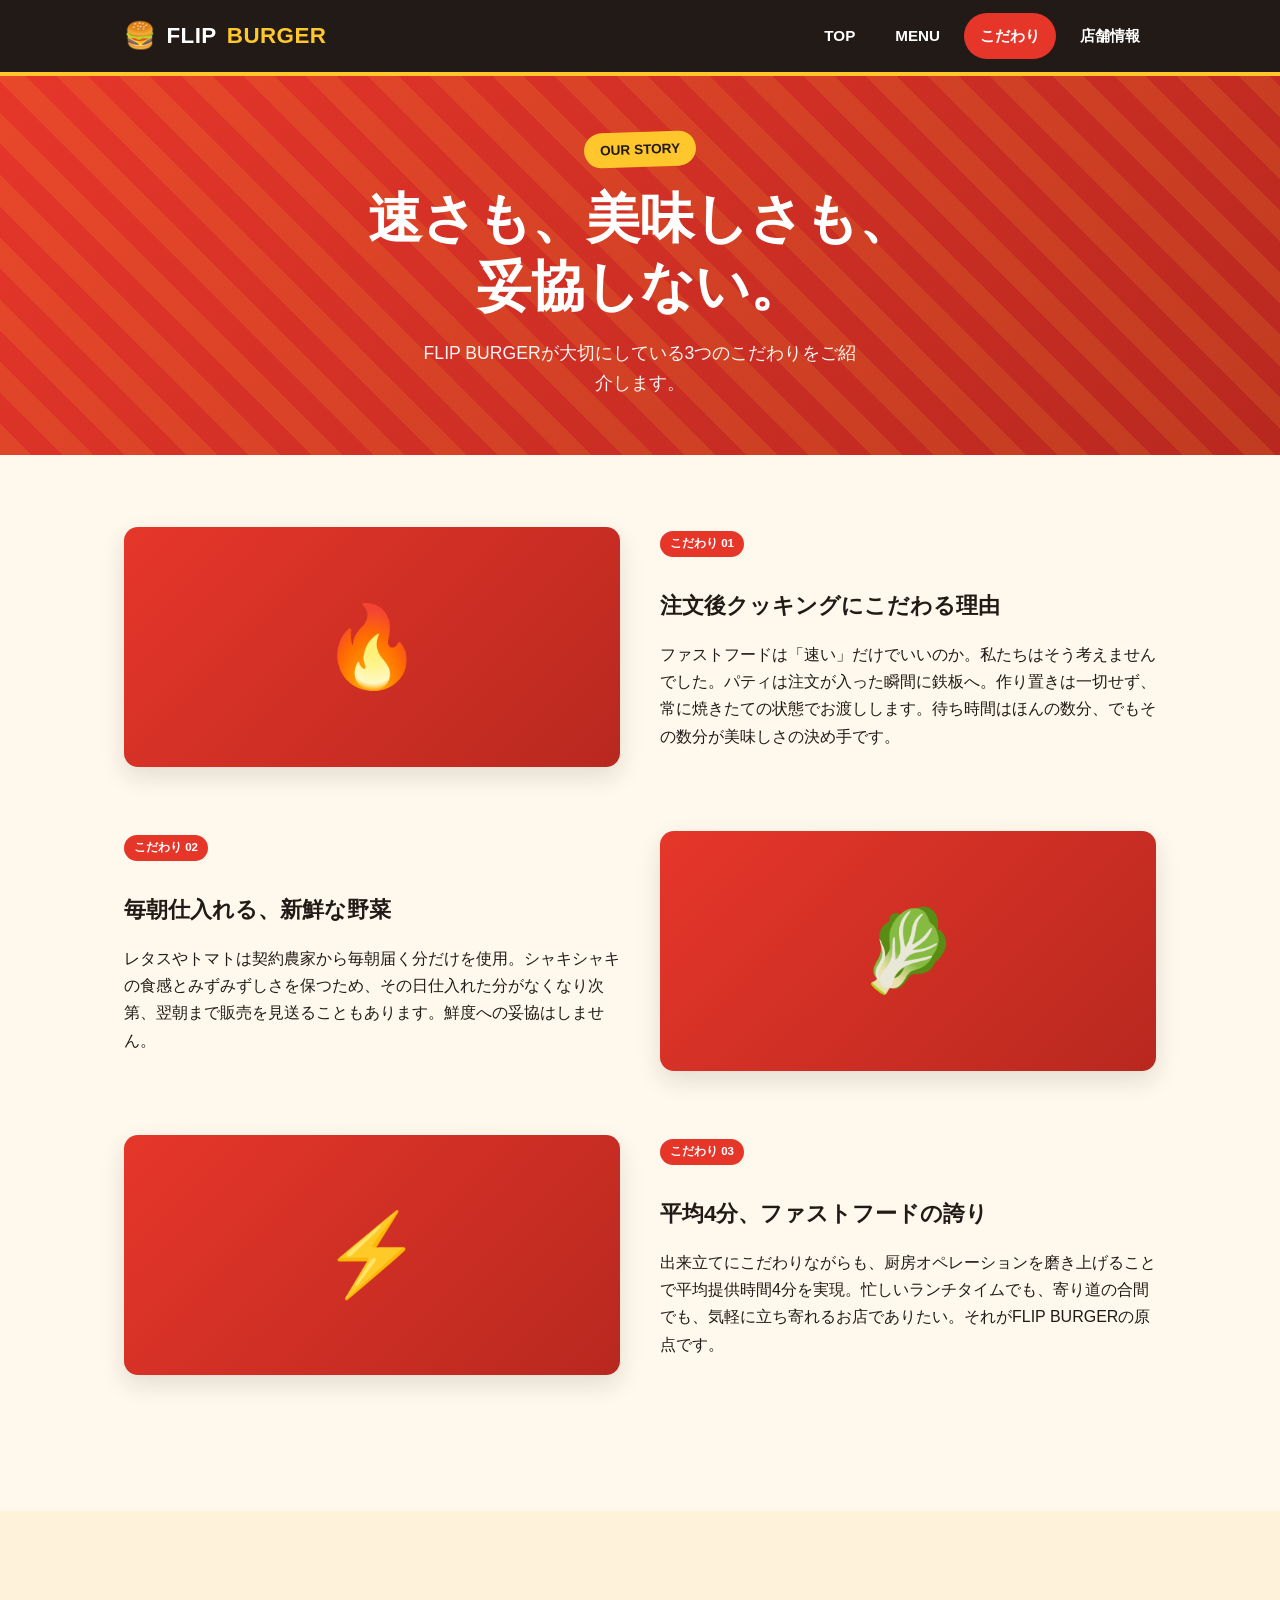
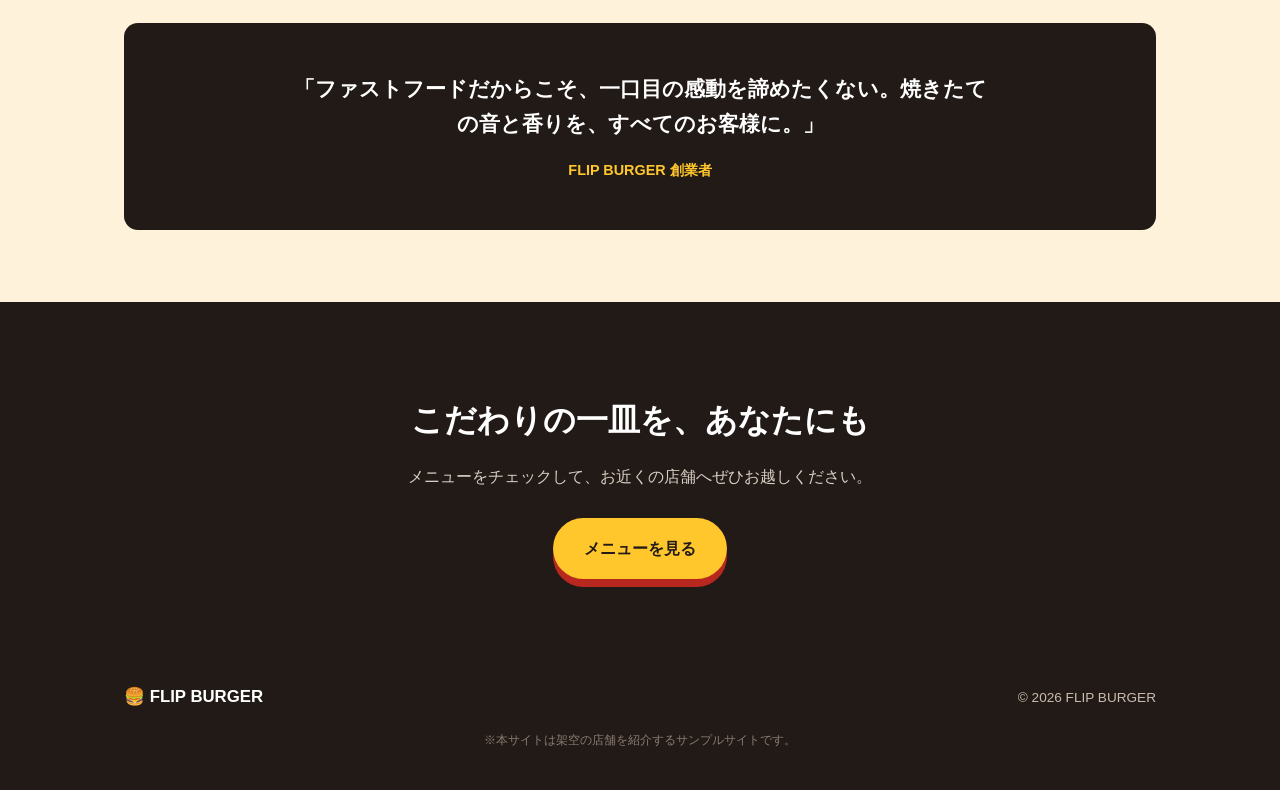
==== about.html @ 881196f2 "架空ファストフード店 FLIP BURGER のサンプルサイトを追加 zetteria.jpの構成(お知らせ/NEWS/メニューカテゴリ/CONTENTS)を参考に、 ジャンルが変わっても使い回せる土" ====
<!DOCTYPE html>
<html lang="ja">
<head>
<meta charset="UTF-8">
<meta name="viewport" content="width=device-width, initial-scale=1.0">
<title>こだわり | FLIP BURGER</title>
<link rel="stylesheet" href="css/style.css">
</head>
<body>

<header class="site-header">
  <div class="container">
    <a class="logo" href="index.html"><span class="emoji">🍔</span>FLIP <span class="accent">BURGER</span></a>
    <nav class="nav-links">
      <a href="index.html">TOP</a>
      <a href="menu.html">MENU</a>
      <a href="about.html" class="active">こだわり</a>
      <a href="access.html">店舗情報</a>
    </nav>
  </div>
</header>

<section class="hero" style="padding: 56px 0;">
  <div class="container" style="grid-template-columns: 1fr; text-align:center;">
    <div>
      <span class="hero-badge">OUR STORY</span>
      <h1>速さも、美味しさも、<br>妥協しない。</h1>
      <p class="lead" style="margin:0 auto;">FLIP BURGERが大切にしている3つのこだわりをご紹介します。</p>
    </div>
  </div>
</section>

<section>
  <div class="container">

    <div class="story-block">
      <div class="visual">🔥</div>
      <div>
        <span class="badge">こだわり 01</span>
        <h3>注文後クッキングにこだわる理由</h3>
        <p>ファストフードは「速い」だけでいいのか。私たちはそう考えませんでした。パティは注文が入った瞬間に鉄板へ。作り置きは一切せず、常に焼きたての状態でお渡しします。待ち時間はほんの数分、でもその数分が美味しさの決め手です。</p>
      </div>
    </div>

    <div class="story-block reverse">
      <div>
        <span class="badge">こだわり 02</span>
        <h3>毎朝仕入れる、新鮮な野菜</h3>
        <p>レタスやトマトは契約農家から毎朝届く分だけを使用。シャキシャキの食感とみずみずしさを保つため、その日仕入れた分がなくなり次第、翌朝まで販売を見送ることもあります。鮮度への妥協はしません。</p>
      </div>
      <div class="visual">🥬</div>
    </div>

    <div class="story-block">
      <div class="visual">⚡</div>
      <div>
        <span class="badge">こだわり 03</span>
        <h3>平均4分、ファストフードの誇り</h3>
        <p>出来立てにこだわりながらも、厨房オペレーションを磨き上げることで平均提供時間4分を実現。忙しいランチタイムでも、寄り道の合間でも、気軽に立ち寄れるお店でありたい。それがFLIP BURGERの原点です。</p>
      </div>
    </div>

  </div>
</section>

<section class="section-alt">
  <div class="container">
    <div class="quote-block">
      <p class="quote">「ファストフードだからこそ、一口目の感動を諦めたくない。焼きたての音と香りを、すべてのお客様に。」</p>
      <div class="who">FLIP BURGER 創業者</div>
    </div>
  </div>
</section>

<div class="cta-band">
  <div class="container">
    <h2>こだわりの一皿を、あなたにも</h2>
    <p>メニューをチェックして、お近くの店舗へぜひお越しください。</p>
    <a href="menu.html" class="btn btn-primary">メニューを見る</a>
  </div>
</div>

<footer class="site-footer">
  <div class="container">
    <div class="foot-logo">🍔 FLIP BURGER</div>
    <div>&copy; 2026 FLIP BURGER</div>
  </div>
  <p class="disclaimer">※本サイトは架空の店舗を紹介するサンプルサイトです。</p>
</footer>

</body>
</html>
---- css/style.css ----
/* FLIP BURGER - shared stylesheet */

:root {
  --red: #e6362a;
  --red-dark: #b8281f;
  --yellow: #ffc72c;
  --dark: #221a17;
  --cream: #fff8ec;
  --gray: #6b5f57;
  --radius: 14px;
  --shadow: 0 10px 24px rgba(34, 26, 23, 0.12);
}

* {
  box-sizing: border-box;
}

html {
  scroll-behavior: smooth;
}

body {
  margin: 0;
  font-family: "Hiragino Sans", "Yu Gothic UI", "Segoe UI", -apple-system, sans-serif;
  background: var(--cream);
  color: var(--dark);
  line-height: 1.7;
}

a {
  color: inherit;
  text-decoration: none;
}

img,
svg {
  max-width: 100%;
  display: block;
}

.container {
  max-width: 1080px;
  margin: 0 auto;
  padding: 0 24px;
}

/* ---------- Header ---------- */

.site-header {
  position: sticky;
  top: 0;
  z-index: 100;
  background: var(--dark);
  border-bottom: 4px solid var(--yellow);
}

.site-header .container {
  display: flex;
  align-items: center;
  justify-content: space-between;
  height: 72px;
}

.logo {
  display: flex;
  align-items: center;
  gap: 10px;
  font-size: 1.4rem;
  font-weight: 900;
  color: #fff;
  letter-spacing: 0.02em;
}

.logo .emoji {
  font-size: 1.6rem;
}

.logo span.accent {
  color: var(--yellow);
}

.nav-links {
  display: flex;
  gap: 8px;
}

.nav-links a {
  color: #fff;
  font-weight: 700;
  font-size: 0.95rem;
  padding: 10px 16px;
  border-radius: 999px;
  transition: background 0.15s ease, color 0.15s ease;
}

.nav-links a:hover {
  background: var(--yellow);
  color: var(--dark);
}

.nav-links a.active {
  background: var(--red);
  color: #fff;
}

/* ---------- Hero ---------- */

.hero {
  background: linear-gradient(135deg, var(--red) 0%, var(--red-dark) 100%);
  color: #fff;
  position: relative;
  overflow: hidden;
  padding: 76px 0 88px;
}

.hero::before {
  content: "";
  position: absolute;
  inset: 0;
  background-image: repeating-linear-gradient(
    45deg,
    rgba(255, 199, 44, 0.12) 0,
    rgba(255, 199, 44, 0.12) 22px,
    transparent 22px,
    transparent 44px
  );
  pointer-events: none;
}

.hero .container {
  position: relative;
  display: grid;
  grid-template-columns: 1.2fr 1fr;
  gap: 32px;
  align-items: center;
}

.hero-badge {
  display: inline-block;
  background: var(--yellow);
  color: var(--dark);
  font-weight: 900;
  font-size: 0.85rem;
  padding: 6px 16px;
  border-radius: 999px;
  margin-bottom: 18px;
  transform: rotate(-2deg);
}

.hero h1 {
  font-size: clamp(2.2rem, 5vw, 3.4rem);
  font-weight: 900;
  line-height: 1.25;
  margin: 0 0 18px;
}

.hero p.lead {
  font-size: 1.1rem;
  max-width: 46ch;
  opacity: 0.95;
  margin: 0 0 32px;
}

.hero-emoji-stack {
  font-size: 8rem;
  text-align: center;
  filter: drop-shadow(0 18px 20px rgba(0, 0, 0, 0.25));
}

.button-row {
  display: flex;
  gap: 14px;
  flex-wrap: wrap;
}

.btn {
  display: inline-flex;
  align-items: center;
  gap: 8px;
  padding: 14px 28px;
  border-radius: 999px;
  font-weight: 900;
  font-size: 1rem;
  transition: transform 0.15s ease, box-shadow 0.15s ease;
  border: 3px solid transparent;
}

.btn:hover {
  transform: translateY(-2px);
}

.btn-primary {
  background: var(--yellow);
  color: var(--dark);
  box-shadow: 0 8px 0 var(--red-dark);
}

.btn-outline {
  background: transparent;
  color: #fff;
  border-color: #fff;
}

/* ---------- Sections ---------- */

section {
  padding: 72px 0;
}

.section-title {
  text-align: center;
  margin-bottom: 48px;
}

.section-title .kicker {
  display: inline-block;
  color: var(--red);
  font-weight: 900;
  font-size: 0.9rem;
  letter-spacing: 0.12em;
  margin-bottom: 10px;
}

.section-title h2 {
  font-size: clamp(1.6rem, 3.5vw, 2.2rem);
  margin: 0;
  font-weight: 900;
}

.grid-3 {
  display: grid;
  grid-template-columns: repeat(3, 1fr);
  gap: 28px;
}

.grid-2 {
  display: grid;
  grid-template-columns: repeat(2, 1fr);
  gap: 28px;
}

.card {
  background: #fff;
  border-radius: var(--radius);
  padding: 32px 26px;
  box-shadow: var(--shadow);
  text-align: center;
}

.card .icon {
  font-size: 2.6rem;
  margin-bottom: 14px;
}

.card h3 {
  margin: 0 0 10px;
  font-size: 1.15rem;
  font-weight: 900;
}

.card p {
  margin: 0;
  color: var(--gray);
  font-size: 0.95rem;
}

.section-alt {
  background: #fff2da;
}

/* ---------- Menu preview / featured cards ---------- */

.menu-card {
  background: #fff;
  border-radius: var(--radius);
  overflow: hidden;
  box-shadow: var(--shadow);
  display: flex;
  flex-direction: column;
}

.menu-card .thumb {
  height: 150px;
  display: flex;
  align-items: center;
  justify-content: center;
  font-size: 4rem;
  background: linear-gradient(135deg, var(--yellow), #ffe08a);
}

.menu-card .body {
  padding: 22px;
  flex: 1;
  display: flex;
  flex-direction: column;
}

.menu-card h3 {
  margin: 0 0 6px;
  font-size: 1.1rem;
  font-weight: 900;
}

.menu-card .price {
  margin-top: auto;
  padding-top: 14px;
  font-weight: 900;
  color: var(--red);
  font-size: 1.15rem;
}

.badge {
  display: inline-block;
  background: var(--red);
  color: #fff;
  font-size: 0.72rem;
  font-weight: 900;
  padding: 3px 10px;
  border-radius: 999px;
  margin-bottom: 8px;
}

/* ---------- Menu page ---------- */

.menu-category {
  margin-bottom: 56px;
}

.menu-category h2 {
  font-size: 1.5rem;
  font-weight: 900;
  border-left: 8px solid var(--red);
  padding-left: 14px;
  margin-bottom: 24px;
}

.menu-list {
  display: grid;
  grid-template-columns: repeat(2, 1fr);
  gap: 18px;
}

.menu-item {
  display: flex;
  gap: 16px;
  background: #fff;
  border-radius: var(--radius);
  padding: 18px 20px;
  box-shadow: var(--shadow);
  align-items: flex-start;
}

.menu-item .emoji {
  font-size: 2.2rem;
  flex-shrink: 0;
}

.menu-item .info {
  flex: 1;
}

.menu-item .info h4 {
  margin: 0 0 4px;
  font-size: 1.02rem;
  font-weight: 900;
}

.menu-item .info p {
  margin: 0 0 8px;
  font-size: 0.88rem;
  color: var(--gray);
}

.menu-item .price {
  font-weight: 900;
  color: var(--red-dark);
}

/* ---------- About / concept page ---------- */

.story-block {
  display: grid;
  grid-template-columns: 1fr 1fr;
  gap: 40px;
  align-items: center;
  margin-bottom: 64px;
}

.story-block.reverse .visual {
  order: 2;
}

.visual {
  background: linear-gradient(135deg, var(--red), var(--red-dark));
  border-radius: var(--radius);
  min-height: 240px;
  display: flex;
  align-items: center;
  justify-content: center;
  font-size: 5rem;
  box-shadow: var(--shadow);
}

.story-block h3 {
  font-size: 1.4rem;
  font-weight: 900;
  margin-bottom: 14px;
}

.quote-block {
  background: var(--dark);
  color: #fff;
  border-radius: var(--radius);
  padding: 48px;
  text-align: center;
  margin-top: 40px;
}

.quote-block p.quote {
  font-size: 1.3rem;
  font-weight: 700;
  max-width: 60ch;
  margin: 0 auto 16px;
}

.quote-block .who {
  color: var(--yellow);
  font-weight: 900;
  font-size: 0.9rem;
}

/* ---------- Shop info page ---------- */

.info-table {
  width: 100%;
  border-collapse: collapse;
  background: #fff;
  border-radius: var(--radius);
  overflow: hidden;
  box-shadow: var(--shadow);
}

.info-table th,
.info-table td {
  padding: 18px 24px;
  text-align: left;
  border-bottom: 1px solid #f0e6d8;
}

.info-table th {
  width: 160px;
  background: #fff2da;
  font-weight: 900;
  color: var(--red-dark);
}

.info-table tr:last-child th,
.info-table tr:last-child td {
  border-bottom: none;
}

.map-placeholder {
  background: repeating-linear-gradient(
      45deg,
      #e9e2d4,
      #e9e2d4 10px,
      #f3ede1 10px,
      #f3ede1 20px
    );
  border-radius: var(--radius);
  min-height: 280px;
  display: flex;
  flex-direction: column;
  align-items: center;
  justify-content: center;
  gap: 10px;
  box-shadow: var(--shadow);
  color: var(--gray);
  font-weight: 700;
  text-align: center;
  padding: 24px;
}

.map-placeholder .pin {
  font-size: 3rem;
}

/* ---------- CTA band ---------- */

.cta-band {
  background: var(--dark);
  color: #fff;
  text-align: center;
  padding: 64px 0;
}

.cta-band h2 {
  font-size: clamp(1.5rem, 3vw, 2rem);
  font-weight: 900;
  margin-bottom: 10px;
}

.cta-band p {
  color: #d9cfc4;
  margin-bottom: 28px;
}

/* ---------- Footer ---------- */

.site-footer {
  background: var(--dark);
  color: #cabbae;
  padding: 40px 0 28px;
  font-size: 0.85rem;
}

.site-footer .container {
  display: flex;
  justify-content: space-between;
  align-items: center;
  flex-wrap: wrap;
  gap: 12px;
}

.site-footer .foot-logo {
  color: #fff;
  font-weight: 900;
  font-size: 1.05rem;
}

.disclaimer {
  margin-top: 18px;
  font-size: 0.75rem;
  color: #8a7c70;
  text-align: center;
}

/* ---------- Promo bar ---------- */

.promo-bar {
  background: var(--yellow);
  color: var(--dark);
  text-align: center;
  font-weight: 800;
  font-size: 0.85rem;
  padding: 9px 16px;
  letter-spacing: 0.01em;
}

/* ---------- Information ---------- */

.info-list {
  background: #fff;
  border-radius: var(--radius);
  box-shadow: var(--shadow);
  overflow: hidden;
}

.info-row {
  display: flex;
  gap: 20px;
  padding: 18px 24px;
  border-bottom: 1px solid #f0e6d8;
  align-items: baseline;
}

.info-row:last-child {
  border-bottom: none;
}

.info-row .date {
  font-weight: 900;
  color: var(--red);
  font-size: 0.85rem;
  flex-shrink: 0;
  width: 92px;
}

.info-row .tag {
  display: inline-block;
  background: var(--red);
  color: #fff;
  font-size: 0.68rem;
  font-weight: 900;
  padding: 2px 8px;
  border-radius: 4px;
  margin-right: 8px;
}

.info-row .text {
  font-size: 0.92rem;
}

/* ---------- News grid ---------- */

.news-grid {
  display: grid;
  grid-template-columns: repeat(4, 1fr);
  gap: 20px;
}

.news-card {
  background: #fff;
  border-radius: var(--radius);
  overflow: hidden;
  box-shadow: var(--shadow);
}

.news-card .thumb {
  height: 100px;
  display: flex;
  align-items: center;
  justify-content: center;
  font-size: 2.4rem;
  background: linear-gradient(135deg, var(--yellow), #ffe08a);
}

.news-card .body {
  padding: 16px;
}

.news-card .date {
  font-size: 0.72rem;
  color: var(--gray);
  font-weight: 700;
}

.news-card h4 {
  font-size: 0.88rem;
  margin: 6px 0 0;
  font-weight: 900;
  line-height: 1.5;
}

/* ---------- Category grid (menu tiles) ---------- */

.category-grid {
  display: grid;
  grid-template-columns: repeat(5, 1fr);
  gap: 16px;
}

.category-tile {
  background: #fff;
  border-radius: var(--radius);
  box-shadow: var(--shadow);
  padding: 22px 10px;
  text-align: center;
  transition: transform 0.15s ease;
}

.category-tile:hover {
  transform: translateY(-3px);
}

.category-tile .icon {
  font-size: 2.1rem;
  margin-bottom: 8px;
}

.category-tile .en {
  display: block;
  font-size: 0.66rem;
  font-weight: 900;
  color: var(--red);
  letter-spacing: 0.08em;
}

.category-tile .ja {
  display: block;
  font-size: 0.82rem;
  font-weight: 700;
  margin-top: 2px;
}

/* ---------- Contents grid ---------- */

.contents-grid {
  display: grid;
  grid-template-columns: repeat(4, 1fr);
  gap: 20px;
}

.contents-tile {
  background: var(--dark);
  color: #fff;
  border-radius: var(--radius);
  padding: 28px 20px;
  text-align: center;
  position: relative;
}

.contents-tile .icon {
  font-size: 1.9rem;
  margin-bottom: 10px;
}

.contents-tile h4 {
  margin: 0 0 6px;
  font-size: 0.92rem;
  font-weight: 900;
}

.contents-tile p {
  margin: 0;
  font-size: 0.76rem;
  color: #cabbae;
}

.contents-tile .soon {
  position: absolute;
  top: 10px;
  right: 10px;
  background: var(--yellow);
  color: var(--dark);
  font-size: 0.62rem;
  font-weight: 900;
  padding: 2px 8px;
  border-radius: 999px;
}

/* ---------- Back to top ---------- */

.back-to-top {
  display: block;
  text-align: center;
  padding: 16px;
  background: #fff2da;
  font-weight: 900;
  font-size: 0.85rem;
  color: var(--red-dark);
}

/* ---------- Responsive ---------- */

@media (max-width: 820px) {
  .hero .container {
    grid-template-columns: 1fr;
    text-align: center;
  }
  .button-row {
    justify-content: center;
  }
  .hero-emoji-stack {
    font-size: 5rem;
  }
  .grid-3,
  .grid-2,
  .menu-list {
    grid-template-columns: 1fr;
  }
  .news-grid,
  .contents-grid {
    grid-template-columns: repeat(2, 1fr);
  }
  .category-grid {
    grid-template-columns: repeat(3, 1fr);
  }
  .info-row {
    flex-direction: column;
    gap: 4px;
  }
  .info-row .date {
    width: auto;
  }
  .story-block,
  .story-block.reverse .visual {
    grid-template-columns: 1fr;
    order: initial;
  }
  .story-block {
    display: block;
  }
  .story-block .visual {
    margin-bottom: 20px;
  }
  .nav-links {
    gap: 2px;
  }
  .nav-links a {
    padding: 8px 10px;
    font-size: 0.82rem;
  }
  .site-footer .container {
    flex-direction: column;
    text-align: center;
  }
}
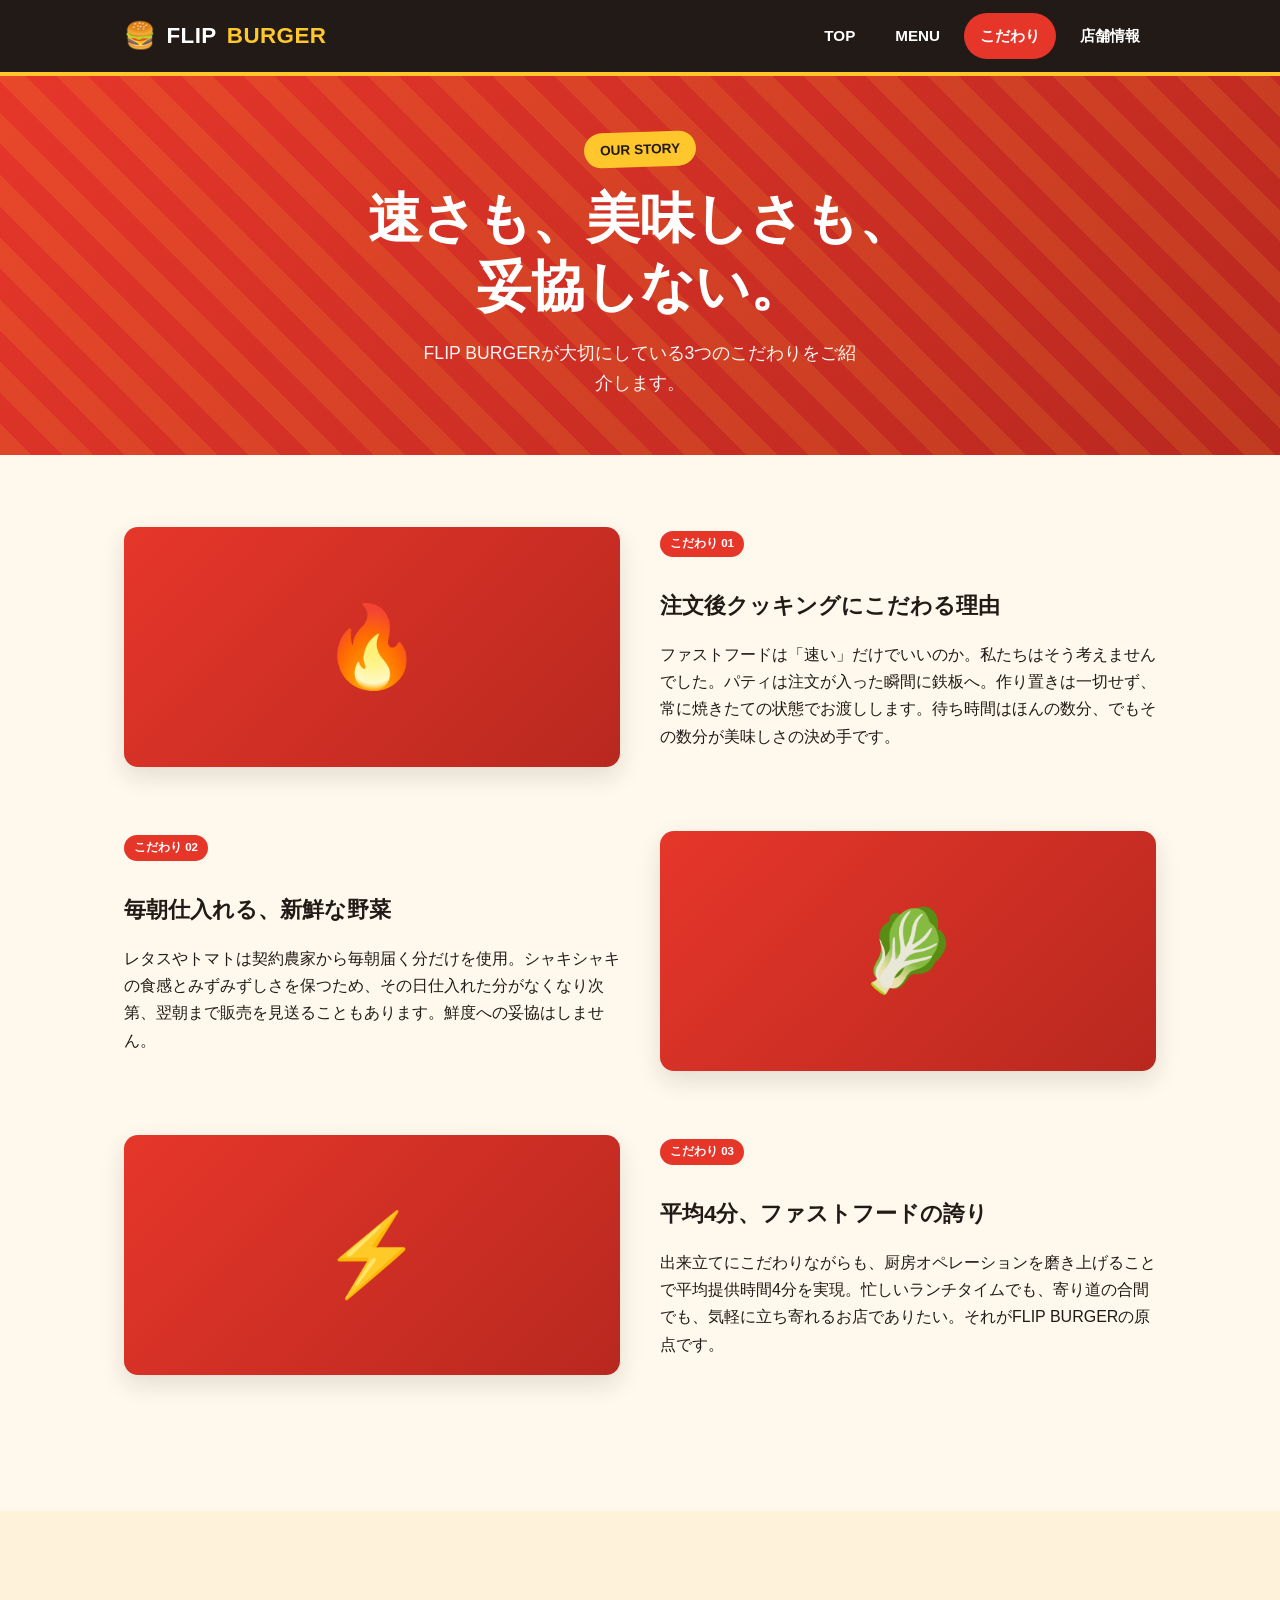
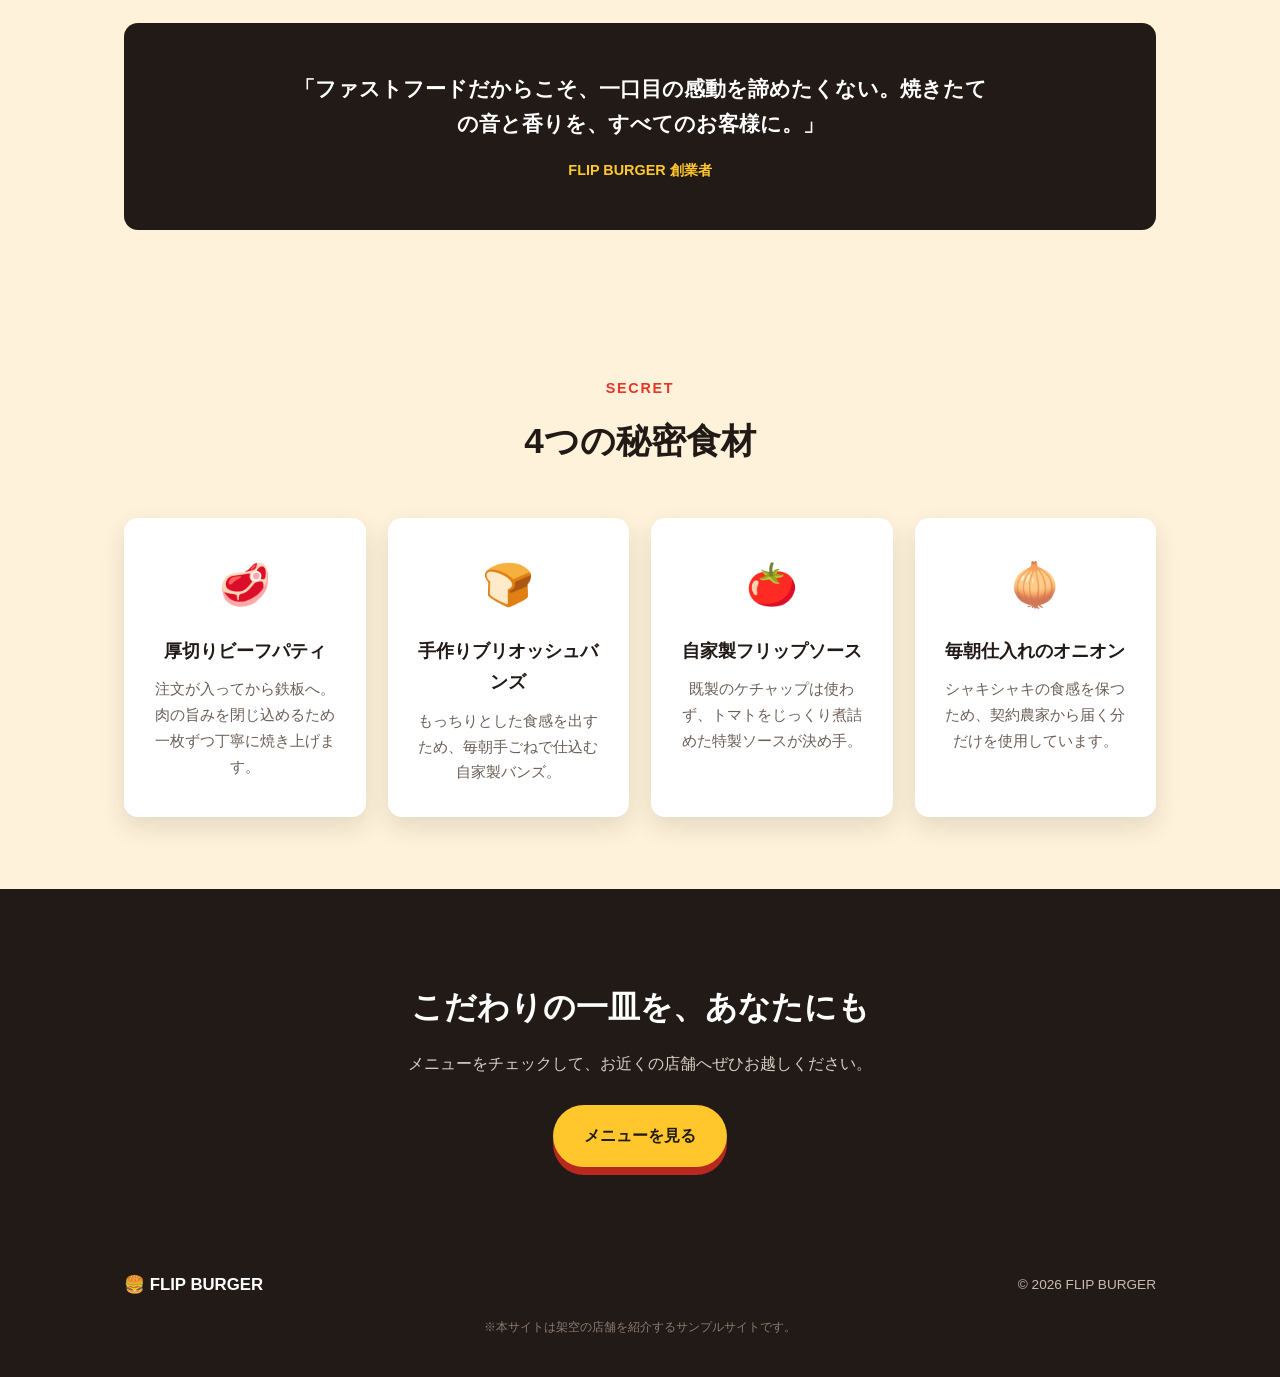
==== commit c4bb7403: "サイド・ドリンクの写真を追加し、こだわりページに4つの秘密食材セクションを新設 SHIMAUMA BURGER(淡路島バーガー)を参考に、地元食材ストーリーテリングの 構成(パティ/バンズ/ソース/オ" ====
--- a/about.html
+++ b/about.html
@@ -72,6 +72,37 @@
   </div>
 </section>
 
+<section class="section-alt">
+  <div class="container">
+    <div class="section-title">
+      <span class="kicker">SECRET</span>
+      <h2>4つの秘密食材</h2>
+    </div>
+    <div class="grid-4">
+      <div class="card">
+        <div class="icon">🥩</div>
+        <h3>厚切りビーフパティ</h3>
+        <p>注文が入ってから鉄板へ。肉の旨みを閉じ込めるため一枚ずつ丁寧に焼き上げます。</p>
+      </div>
+      <div class="card">
+        <div class="icon">🍞</div>
+        <h3>手作りブリオッシュバンズ</h3>
+        <p>もっちりとした食感を出すため、毎朝手ごねで仕込む自家製バンズ。</p>
+      </div>
+      <div class="card">
+        <div class="icon">🍅</div>
+        <h3>自家製フリップソース</h3>
+        <p>既製のケチャップは使わず、トマトをじっくり煮詰めた特製ソースが決め手。</p>
+      </div>
+      <div class="card">
+        <div class="icon">🧅</div>
+        <h3>毎朝仕入れのオニオン</h3>
+        <p>シャキシャキの食感を保つため、契約農家から届く分だけを使用しています。</p>
+      </div>
+    </div>
+  </div>
+</section>
+
 <div class="cta-band">
   <div class="container">
     <h2>こだわりの一皿を、あなたにも</h2>
--- a/css/style.css
+++ b/css/style.css
@@ -167,6 +167,20 @@
   filter: drop-shadow(0 18px 20px rgba(0, 0, 0, 0.25));
 }
 
+.hero-photo {
+  border-radius: 24px;
+  overflow: hidden;
+  box-shadow: 0 24px 46px rgba(0, 0, 0, 0.35);
+  min-height: 320px;
+}
+
+.hero-photo img {
+  width: 100%;
+  height: 100%;
+  object-fit: cover;
+  display: block;
+}
+
 .button-row {
   display: flex;
   gap: 14px;
@@ -239,6 +253,12 @@
   gap: 28px;
 }
 
+.grid-4 {
+  display: grid;
+  grid-template-columns: repeat(4, 1fr);
+  gap: 22px;
+}
+
 .card {
   background: #fff;
   border-radius: var(--radius);
@@ -353,6 +373,15 @@
 .menu-item .emoji {
   font-size: 2.2rem;
   flex-shrink: 0;
+}
+
+.menu-item .thumb-img {
+  width: 76px;
+  height: 76px;
+  border-radius: 12px;
+  object-fit: cover;
+  flex-shrink: 0;
+  box-shadow: 0 4px 10px rgba(34, 26, 23, 0.18);
 }
 
 .menu-item .info {
@@ -746,6 +775,7 @@
   }
   .grid-3,
   .grid-2,
+  .grid-4,
   .menu-list {
     grid-template-columns: 1fr;
   }
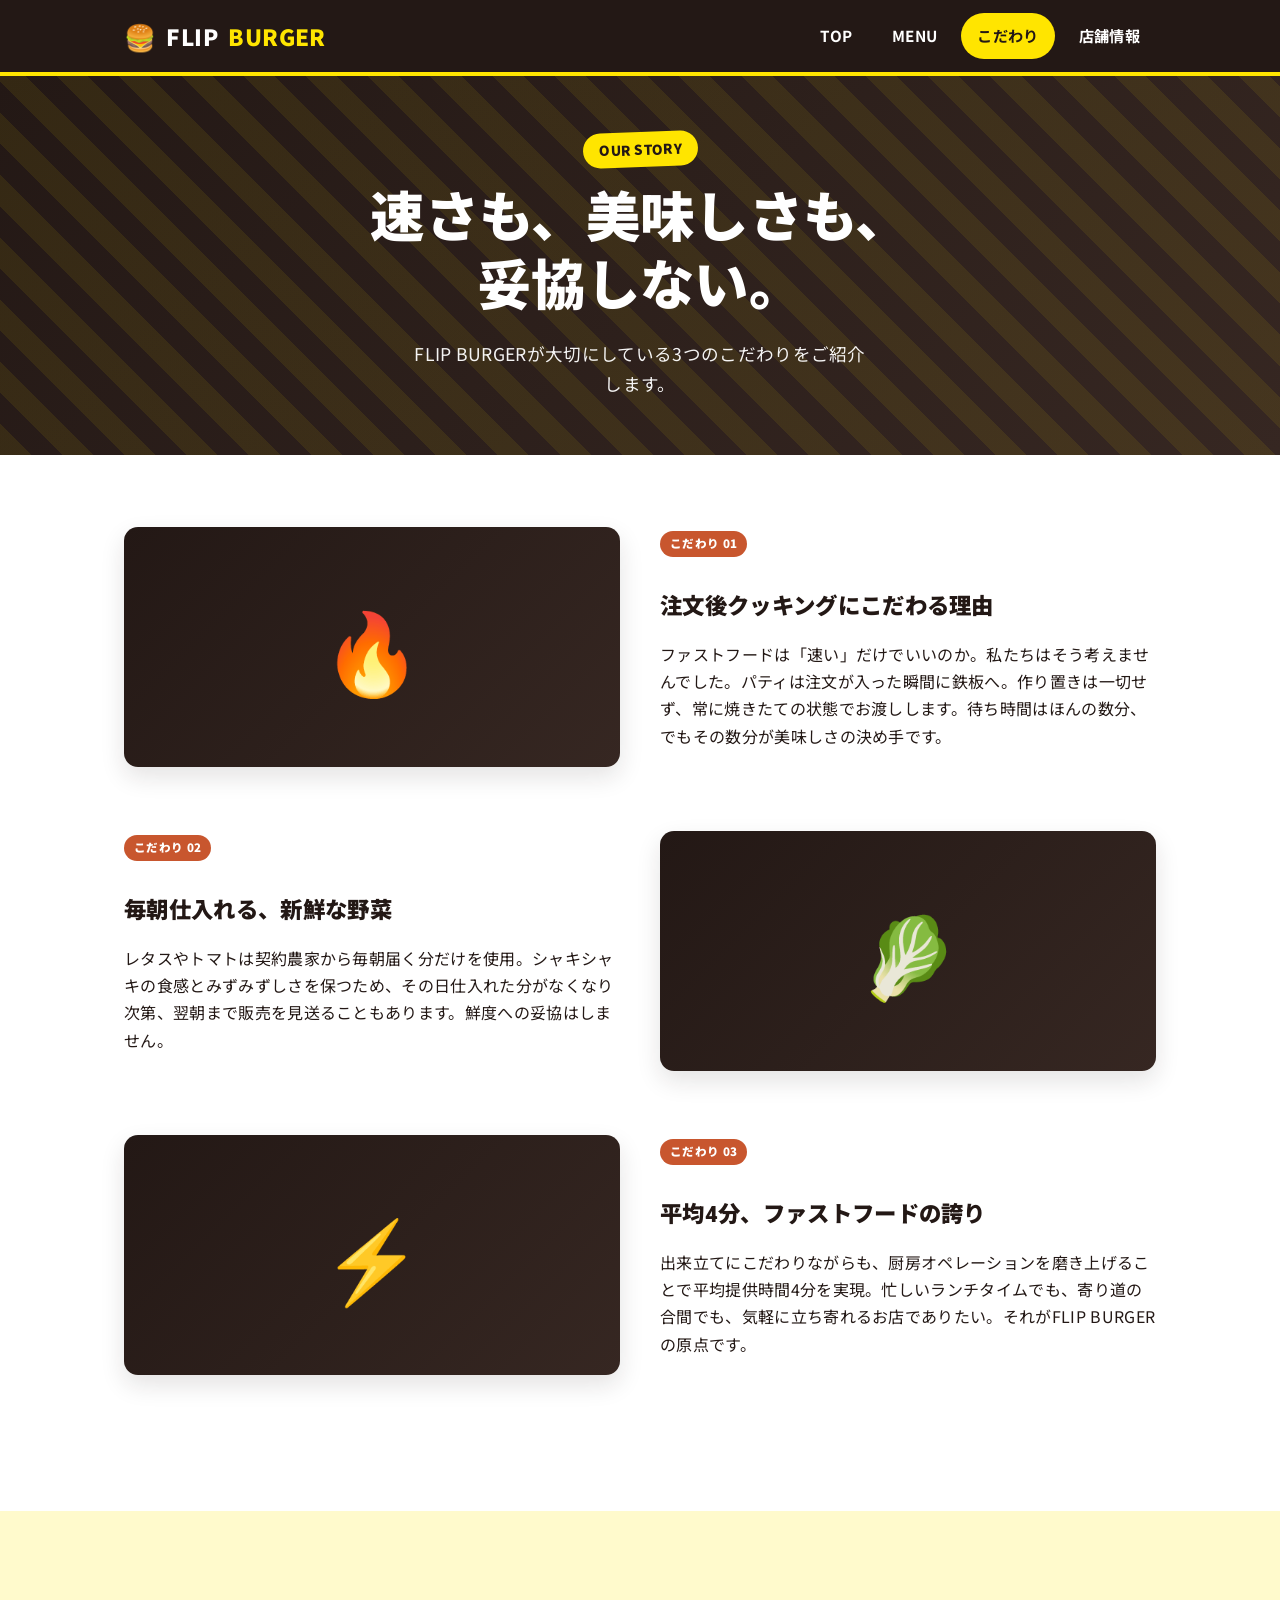
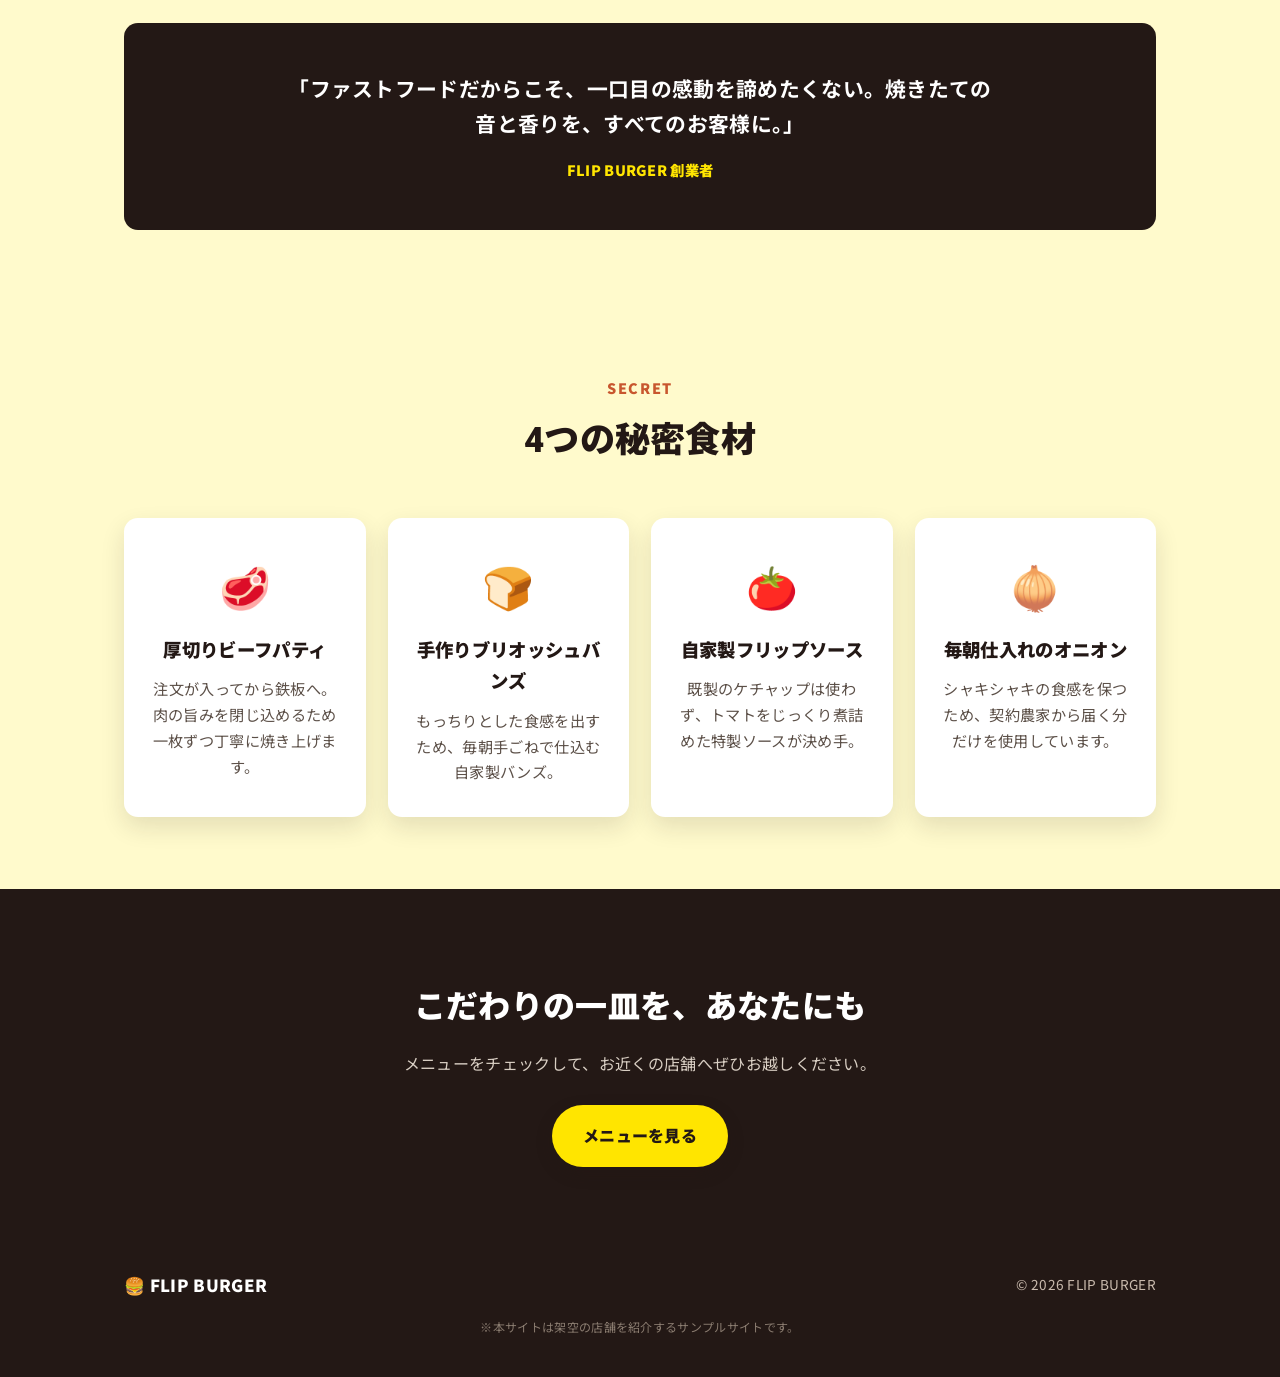
==== commit ae3a91b3: "実サイトのCSSを解析し、配色・フォントをSHIMAUMA BURGERに準拠させる 赤主体の配色から、実際に取得した色値(#231815の焦茶 + #ffe500の ビビッド黄 + 白)に総入れ替え" ====
--- a/about.html
+++ b/about.html
@@ -4,6 +4,9 @@
 <meta charset="UTF-8">
 <meta name="viewport" content="width=device-width, initial-scale=1.0">
 <title>こだわり | FLIP BURGER</title>
+<link rel="preconnect" href="https://fonts.googleapis.com">
+<link rel="preconnect" href="https://fonts.gstatic.com" crossorigin>
+<link href="https://fonts.googleapis.com/css2?family=Noto+Sans+JP:wght@400;700;900&family=Roboto:wght@700;900&display=swap" rel="stylesheet">
 <link rel="stylesheet" href="css/style.css">
 </head>
 <body>
--- a/css/style.css
+++ b/css/style.css
@@ -1,14 +1,17 @@
 /* FLIP BURGER - shared stylesheet */
 
 :root {
-  --red: #e6362a;
-  --red-dark: #b8281f;
-  --yellow: #ffc72c;
-  --dark: #221a17;
-  --cream: #fff8ec;
-  --gray: #6b5f57;
+  --red: #c8562e;
+  --red-dark: #9c4322;
+  --yellow: #ffe500;
+  --dark: #231815;
+  --dark-soft: #362722;
+  --cream: #fffacc;
+  --gray: #5c5048;
   --radius: 14px;
-  --shadow: 0 10px 24px rgba(34, 26, 23, 0.12);
+  --shadow: 0 10px 24px rgba(35, 24, 21, 0.12);
+  --font-body: "Noto Sans JP", "Hiragino Sans", "Yu Gothic UI", sans-serif;
+  --font-display: "Roboto", "Noto Sans JP", "Hiragino Sans", sans-serif;
 }
 
 * {
@@ -21,10 +24,15 @@
 
 body {
   margin: 0;
-  font-family: "Hiragino Sans", "Yu Gothic UI", "Segoe UI", -apple-system, sans-serif;
-  background: var(--cream);
+  font-family: var(--font-body);
+  background: #fff;
   color: var(--dark);
   line-height: 1.7;
+  letter-spacing: 0.02em;
+}
+
+h1, h2, h3, h4 {
+  font-family: var(--font-display);
 }
 
 a {
@@ -99,14 +107,14 @@
 }
 
 .nav-links a.active {
-  background: var(--red);
-  color: #fff;
+  background: var(--yellow);
+  color: var(--dark);
 }
 
 /* ---------- Hero ---------- */
 
 .hero {
-  background: linear-gradient(135deg, var(--red) 0%, var(--red-dark) 100%);
+  background: linear-gradient(135deg, var(--dark) 0%, var(--dark-soft) 100%);
   color: #fff;
   position: relative;
   overflow: hidden;
@@ -119,8 +127,8 @@
   inset: 0;
   background-image: repeating-linear-gradient(
     45deg,
-    rgba(255, 199, 44, 0.12) 0,
-    rgba(255, 199, 44, 0.12) 22px,
+    rgba(255, 229, 0, 0.08) 0,
+    rgba(255, 229, 0, 0.08) 22px,
     transparent 22px,
     transparent 44px
   );
@@ -206,7 +214,7 @@
 .btn-primary {
   background: var(--yellow);
   color: var(--dark);
-  box-shadow: 0 8px 0 var(--red-dark);
+  box-shadow: 0 6px 16px rgba(35, 24, 21, 0.3);
 }
 
 .btn-outline {
@@ -285,7 +293,7 @@
 }
 
 .section-alt {
-  background: #fff2da;
+  background: var(--cream);
 }
 
 /* ---------- Menu preview / featured cards ---------- */
@@ -420,7 +428,7 @@
 }
 
 .visual {
-  background: linear-gradient(135deg, var(--red), var(--red-dark));
+  background: linear-gradient(135deg, var(--dark), var(--dark-soft));
   border-radius: var(--radius);
   min-height: 240px;
   display: flex;
@@ -478,7 +486,7 @@
 
 .info-table th {
   width: 160px;
-  background: #fff2da;
+  background: var(--cream);
   font-weight: 900;
   color: var(--red-dark);
 }
@@ -754,7 +762,7 @@
   display: block;
   text-align: center;
   padding: 16px;
-  background: #fff2da;
+  background: var(--cream);
   font-weight: 900;
   font-size: 0.85rem;
   color: var(--red-dark);
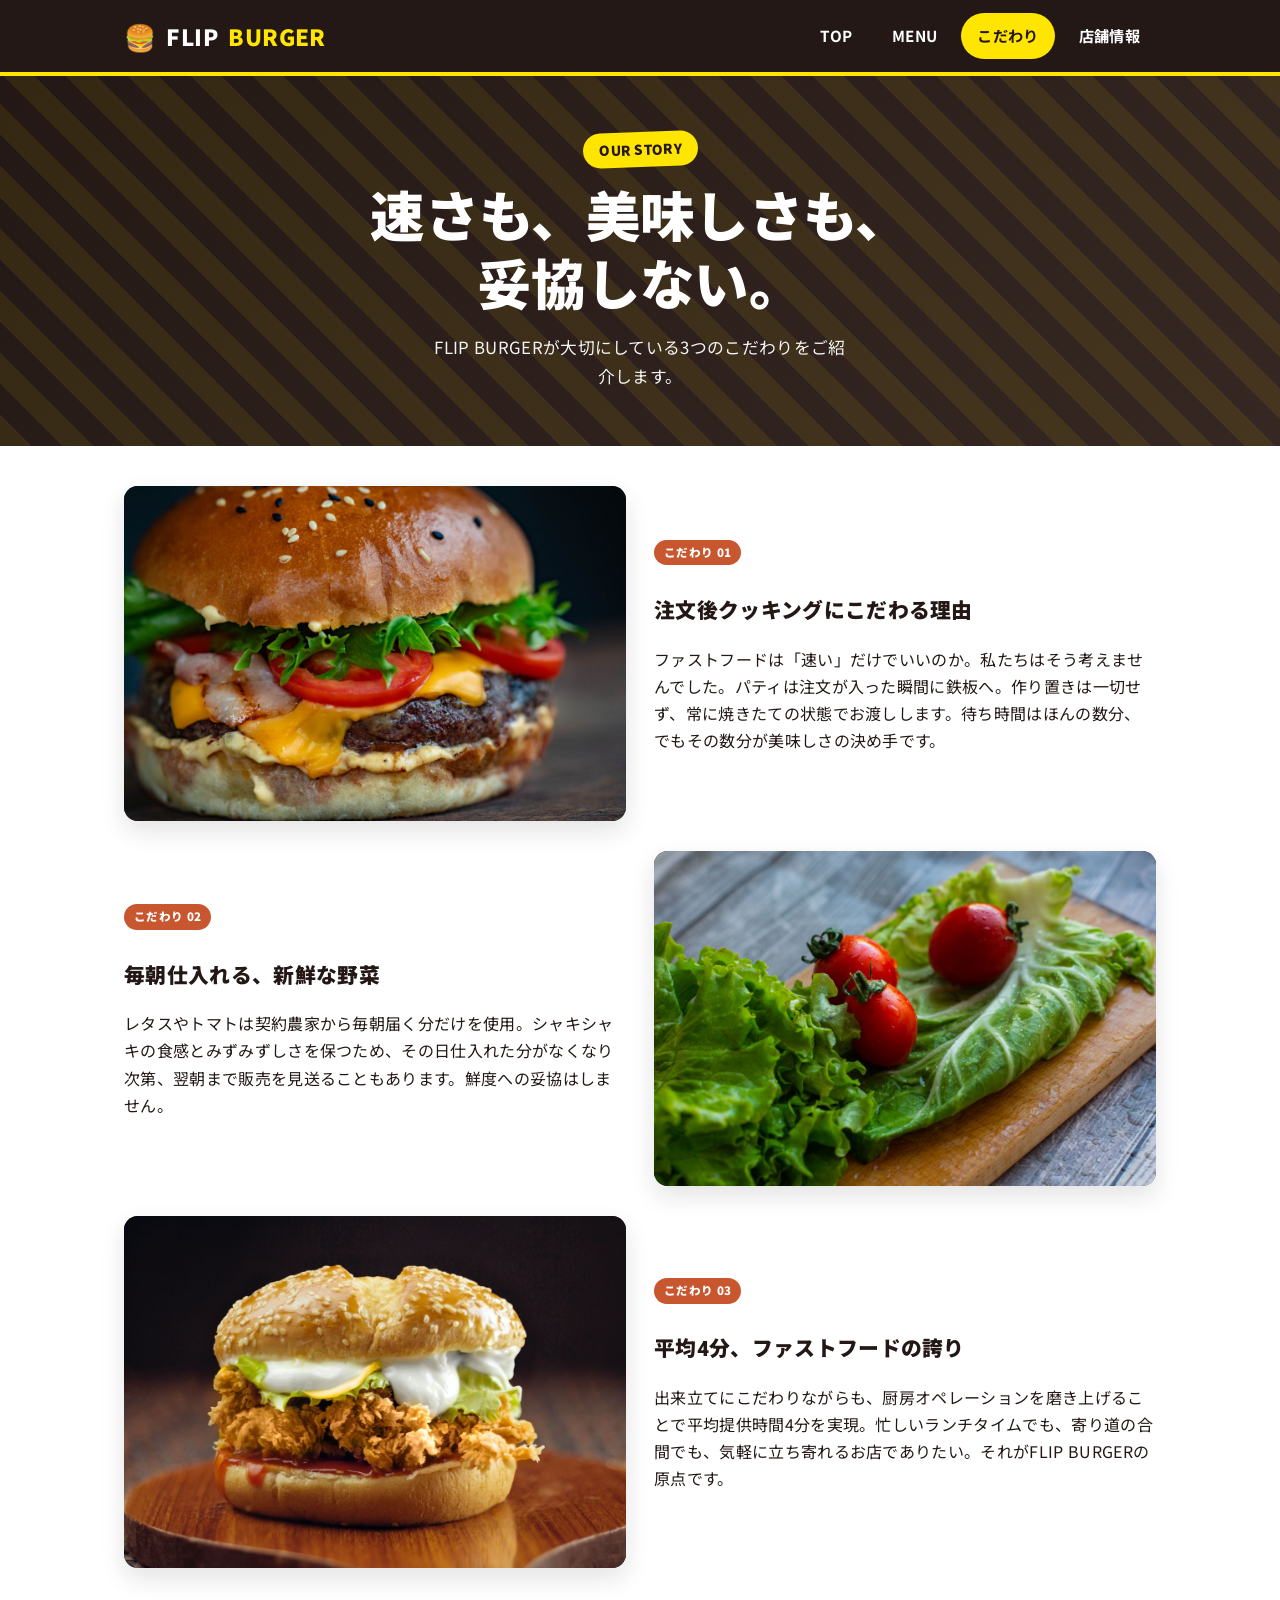
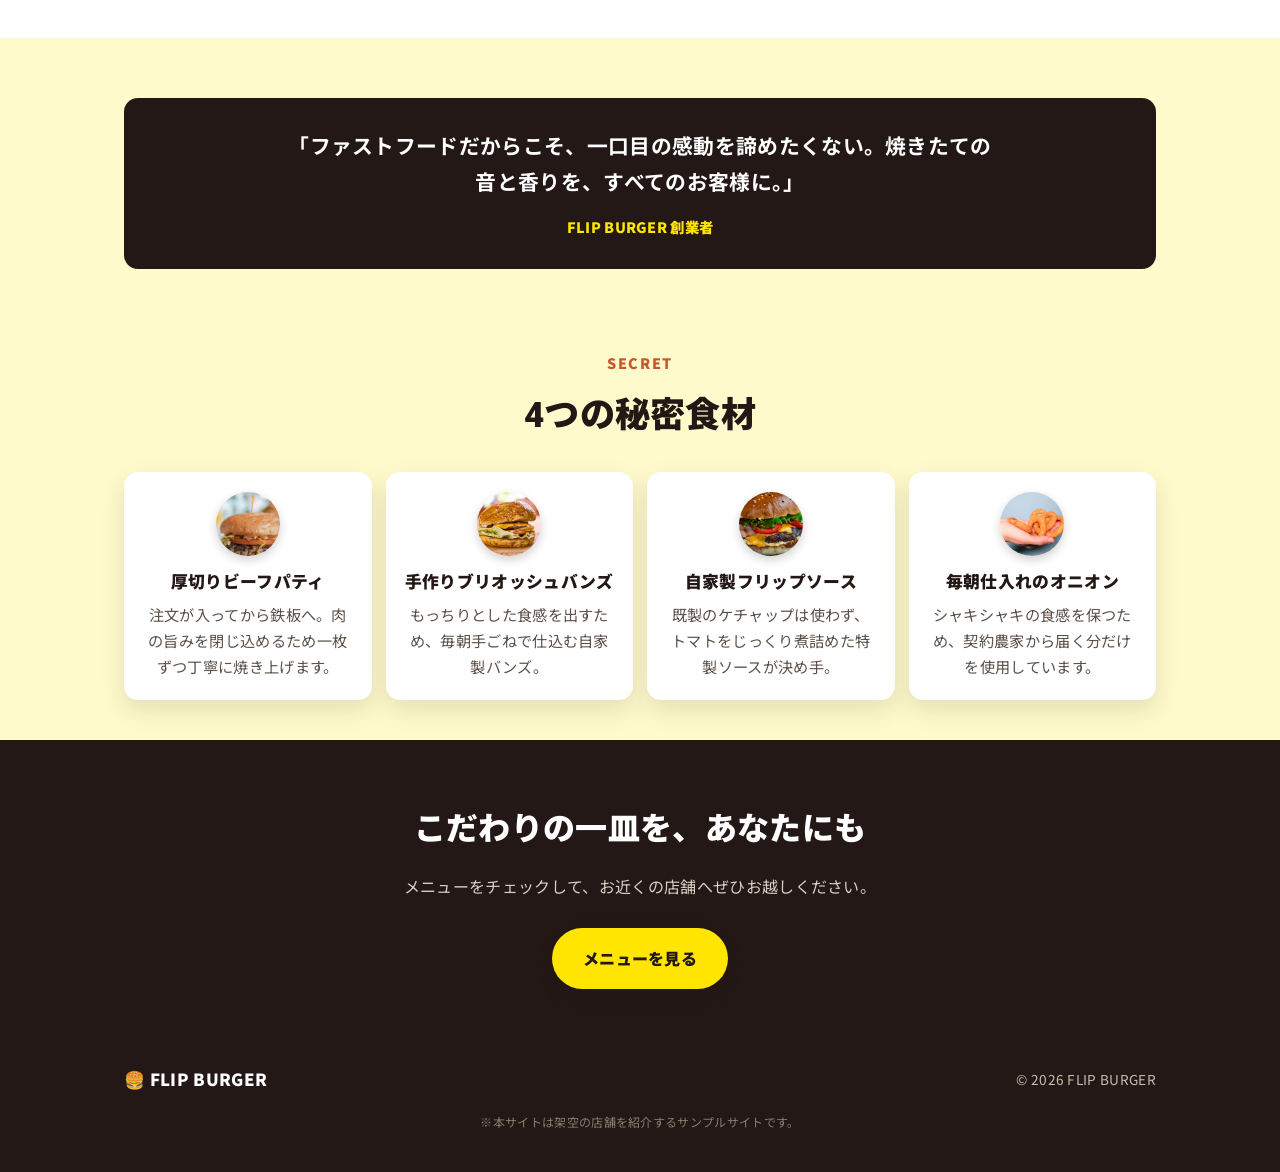
==== commit 2b5d0cb5: "残っていた絵文字プレースホルダーを全て実写に差し替え、余白を全体的に圧縮 NEWS・メニューカテゴリタイル・こだわりページの装飾ブロック・ ドリンク類まで写真化。section/card/grid間の" ====
--- a/about.html
+++ b/about.html
@@ -37,7 +37,7 @@
   <div class="container">
 
     <div class="story-block">
-      <div class="visual">🔥</div>
+      <div class="visual"><img src="images/hero-cheeseburger.jpg" alt="焼きたてのビーフパティ"></div>
       <div>
         <span class="badge">こだわり 01</span>
         <h3>注文後クッキングにこだわる理由</h3>
@@ -51,11 +51,11 @@
         <h3>毎朝仕入れる、新鮮な野菜</h3>
         <p>レタスやトマトは契約農家から毎朝届く分だけを使用。シャキシャキの食感とみずみずしさを保つため、その日仕入れた分がなくなり次第、翌朝まで販売を見送ることもあります。鮮度への妥協はしません。</p>
       </div>
-      <div class="visual">🥬</div>
+      <div class="visual"><img src="images/fresh-vegetables.jpg" alt="毎朝仕入れの新鮮な野菜"></div>
     </div>
 
     <div class="story-block">
-      <div class="visual">⚡</div>
+      <div class="visual"><img src="images/spicy-chicken-burger.jpg" alt="スピーディーに提供されるバーガー"></div>
       <div>
         <span class="badge">こだわり 03</span>
         <h3>平均4分、ファストフードの誇り</h3>
@@ -83,22 +83,22 @@
     </div>
     <div class="grid-4">
       <div class="card">
-        <div class="icon">🥩</div>
+        <img class="photo" src="images/double-beef-burger.jpg" alt="厚切りビーフパティ">
         <h3>厚切りビーフパティ</h3>
         <p>注文が入ってから鉄板へ。肉の旨みを閉じ込めるため一枚ずつ丁寧に焼き上げます。</p>
       </div>
       <div class="card">
-        <div class="icon">🍞</div>
+        <img class="photo" src="images/classic-cheeseburger.jpg" alt="手作りブリオッシュバンズ">
         <h3>手作りブリオッシュバンズ</h3>
         <p>もっちりとした食感を出すため、毎朝手ごねで仕込む自家製バンズ。</p>
       </div>
       <div class="card">
-        <div class="icon">🍅</div>
+        <img class="photo" src="images/hero-cheeseburger.jpg" alt="自家製フリップソース">
         <h3>自家製フリップソース</h3>
         <p>既製のケチャップは使わず、トマトをじっくり煮詰めた特製ソースが決め手。</p>
       </div>
       <div class="card">
-        <div class="icon">🧅</div>
+        <img class="photo" src="images/onion-rings.jpg" alt="毎朝仕入れのオニオン">
         <h3>毎朝仕入れのオニオン</h3>
         <p>シャキシャキの食感を保つため、契約農家から届く分だけを使用しています。</p>
       </div>
--- a/css/style.css
+++ b/css/style.css
@@ -118,7 +118,7 @@
   color: #fff;
   position: relative;
   overflow: hidden;
-  padding: 76px 0 88px;
+  padding: 40px 0 48px;
 }
 
 .hero::before {
@@ -159,14 +159,14 @@
   font-size: clamp(2.2rem, 5vw, 3.4rem);
   font-weight: 900;
   line-height: 1.25;
-  margin: 0 0 18px;
+  margin: 0 0 12px;
 }
 
 .hero p.lead {
-  font-size: 1.1rem;
+  font-size: 1.05rem;
   max-width: 46ch;
   opacity: 0.95;
-  margin: 0 0 32px;
+  margin: 0 0 20px;
 }
 
 .hero-emoji-stack {
@@ -176,10 +176,10 @@
 }
 
 .hero-photo {
-  border-radius: 24px;
+  border-radius: 20px;
   overflow: hidden;
-  box-shadow: 0 24px 46px rgba(0, 0, 0, 0.35);
-  min-height: 320px;
+  box-shadow: 0 20px 38px rgba(0, 0, 0, 0.35);
+  min-height: 240px;
 }
 
 .hero-photo img {
@@ -226,12 +226,12 @@
 /* ---------- Sections ---------- */
 
 section {
-  padding: 72px 0;
+  padding: 40px 0;
 }
 
 .section-title {
   text-align: center;
-  margin-bottom: 48px;
+  margin-bottom: 26px;
 }
 
 .section-title .kicker {
@@ -252,27 +252,36 @@
 .grid-3 {
   display: grid;
   grid-template-columns: repeat(3, 1fr);
-  gap: 28px;
+  gap: 16px;
 }
 
 .grid-2 {
   display: grid;
   grid-template-columns: repeat(2, 1fr);
-  gap: 28px;
+  gap: 16px;
 }
 
 .grid-4 {
   display: grid;
   grid-template-columns: repeat(4, 1fr);
-  gap: 22px;
+  gap: 14px;
 }
 
 .card {
   background: #fff;
   border-radius: var(--radius);
-  padding: 32px 26px;
+  padding: 20px 18px;
   box-shadow: var(--shadow);
   text-align: center;
+}
+
+.card .photo {
+  width: 64px;
+  height: 64px;
+  border-radius: 50%;
+  object-fit: cover;
+  margin: 0 auto 12px;
+  box-shadow: 0 4px 10px rgba(35, 24, 21, 0.2);
 }
 
 .card .icon {
@@ -281,8 +290,8 @@
 }
 
 .card h3 {
-  margin: 0 0 10px;
-  font-size: 1.15rem;
+  margin: 0 0 6px;
+  font-size: 1.05rem;
   font-weight: 900;
 }
 
@@ -351,29 +360,29 @@
 /* ---------- Menu page ---------- */
 
 .menu-category {
-  margin-bottom: 56px;
+  margin-bottom: 30px;
 }
 
 .menu-category h2 {
-  font-size: 1.5rem;
+  font-size: 1.4rem;
   font-weight: 900;
   border-left: 8px solid var(--red);
   padding-left: 14px;
-  margin-bottom: 24px;
+  margin-bottom: 14px;
 }
 
 .menu-list {
   display: grid;
   grid-template-columns: repeat(2, 1fr);
-  gap: 18px;
+  gap: 12px;
 }
 
 .menu-item {
   display: flex;
-  gap: 16px;
+  gap: 14px;
   background: #fff;
   border-radius: var(--radius);
-  padding: 18px 20px;
+  padding: 12px 16px;
   box-shadow: var(--shadow);
   align-items: flex-start;
 }
@@ -418,9 +427,9 @@
 .story-block {
   display: grid;
   grid-template-columns: 1fr 1fr;
-  gap: 40px;
+  gap: 28px;
   align-items: center;
-  margin-bottom: 64px;
+  margin-bottom: 30px;
 }
 
 .story-block.reverse .visual {
@@ -430,27 +439,33 @@
 .visual {
   background: linear-gradient(135deg, var(--dark), var(--dark-soft));
   border-radius: var(--radius);
-  min-height: 240px;
+  min-height: 200px;
   display: flex;
   align-items: center;
   justify-content: center;
-  font-size: 5rem;
+  overflow: hidden;
   box-shadow: var(--shadow);
 }
 
+.visual img {
+  width: 100%;
+  height: 100%;
+  object-fit: cover;
+}
+
 .story-block h3 {
-  font-size: 1.4rem;
-  font-weight: 900;
-  margin-bottom: 14px;
+  font-size: 1.3rem;
+  font-weight: 900;
+  margin-bottom: 10px;
 }
 
 .quote-block {
   background: var(--dark);
   color: #fff;
   border-radius: var(--radius);
-  padding: 48px;
-  text-align: center;
-  margin-top: 40px;
+  padding: 30px;
+  text-align: center;
+  margin-top: 20px;
 }
 
 .quote-block p.quote {
@@ -479,7 +494,7 @@
 
 .info-table th,
 .info-table td {
-  padding: 18px 24px;
+  padding: 12px 20px;
   text-align: left;
   border-bottom: 1px solid #f0e6d8;
 }
@@ -528,7 +543,7 @@
   background: var(--dark);
   color: #fff;
   text-align: center;
-  padding: 64px 0;
+  padding: 36px 0;
 }
 
 .cta-band h2 {
@@ -595,8 +610,8 @@
 
 .info-row {
   display: flex;
-  gap: 20px;
-  padding: 18px 24px;
+  gap: 14px;
+  padding: 12px 20px;
   border-bottom: 1px solid #f0e6d8;
   align-items: baseline;
 }
@@ -633,7 +648,7 @@
 .news-grid {
   display: grid;
   grid-template-columns: repeat(4, 1fr);
-  gap: 20px;
+  gap: 12px;
 }
 
 .news-card {
@@ -644,16 +659,18 @@
 }
 
 .news-card .thumb {
-  height: 100px;
-  display: flex;
-  align-items: center;
-  justify-content: center;
-  font-size: 2.4rem;
-  background: linear-gradient(135deg, var(--yellow), #ffe08a);
+  height: 110px;
+  overflow: hidden;
+}
+
+.news-card .thumb img {
+  width: 100%;
+  height: 100%;
+  object-fit: cover;
 }
 
 .news-card .body {
-  padding: 16px;
+  padding: 12px 14px;
 }
 
 .news-card .date {
@@ -663,10 +680,10 @@
 }
 
 .news-card h4 {
-  font-size: 0.88rem;
-  margin: 6px 0 0;
-  font-weight: 900;
-  line-height: 1.5;
+  font-size: 0.86rem;
+  margin: 4px 0 0;
+  font-weight: 900;
+  line-height: 1.4;
 }
 
 /* ---------- Category grid (menu tiles) ---------- */
@@ -674,15 +691,15 @@
 .category-grid {
   display: grid;
   grid-template-columns: repeat(5, 1fr);
-  gap: 16px;
+  gap: 10px;
 }
 
 .category-tile {
-  background: #fff;
+  position: relative;
   border-radius: var(--radius);
   box-shadow: var(--shadow);
-  padding: 22px 10px;
-  text-align: center;
+  aspect-ratio: 3 / 4;
+  overflow: hidden;
   transition: transform 0.15s ease;
 }
 
@@ -690,24 +707,45 @@
   transform: translateY(-3px);
 }
 
-.category-tile .icon {
-  font-size: 2.1rem;
-  margin-bottom: 8px;
+.category-tile img {
+  position: absolute;
+  inset: 0;
+  width: 100%;
+  height: 100%;
+  object-fit: cover;
+}
+
+.category-tile::after {
+  content: "";
+  position: absolute;
+  inset: 0;
+  background: linear-gradient(180deg, rgba(35, 24, 21, 0) 40%, rgba(35, 24, 21, 0.82) 100%);
+}
+
+.category-tile .label {
+  position: absolute;
+  left: 0;
+  right: 0;
+  bottom: 0;
+  padding: 8px 6px;
+  text-align: center;
+  z-index: 1;
+  color: #fff;
 }
 
 .category-tile .en {
   display: block;
-  font-size: 0.66rem;
-  font-weight: 900;
-  color: var(--red);
+  font-size: 0.6rem;
+  font-weight: 900;
+  color: var(--yellow);
   letter-spacing: 0.08em;
 }
 
 .category-tile .ja {
   display: block;
-  font-size: 0.82rem;
+  font-size: 0.76rem;
   font-weight: 700;
-  margin-top: 2px;
+  margin-top: 1px;
 }
 
 /* ---------- Contents grid ---------- */
@@ -715,14 +753,14 @@
 .contents-grid {
   display: grid;
   grid-template-columns: repeat(4, 1fr);
-  gap: 20px;
+  gap: 12px;
 }
 
 .contents-tile {
   background: var(--dark);
   color: #fff;
   border-radius: var(--radius);
-  padding: 28px 20px;
+  padding: 16px 14px;
   text-align: center;
   position: relative;
 }
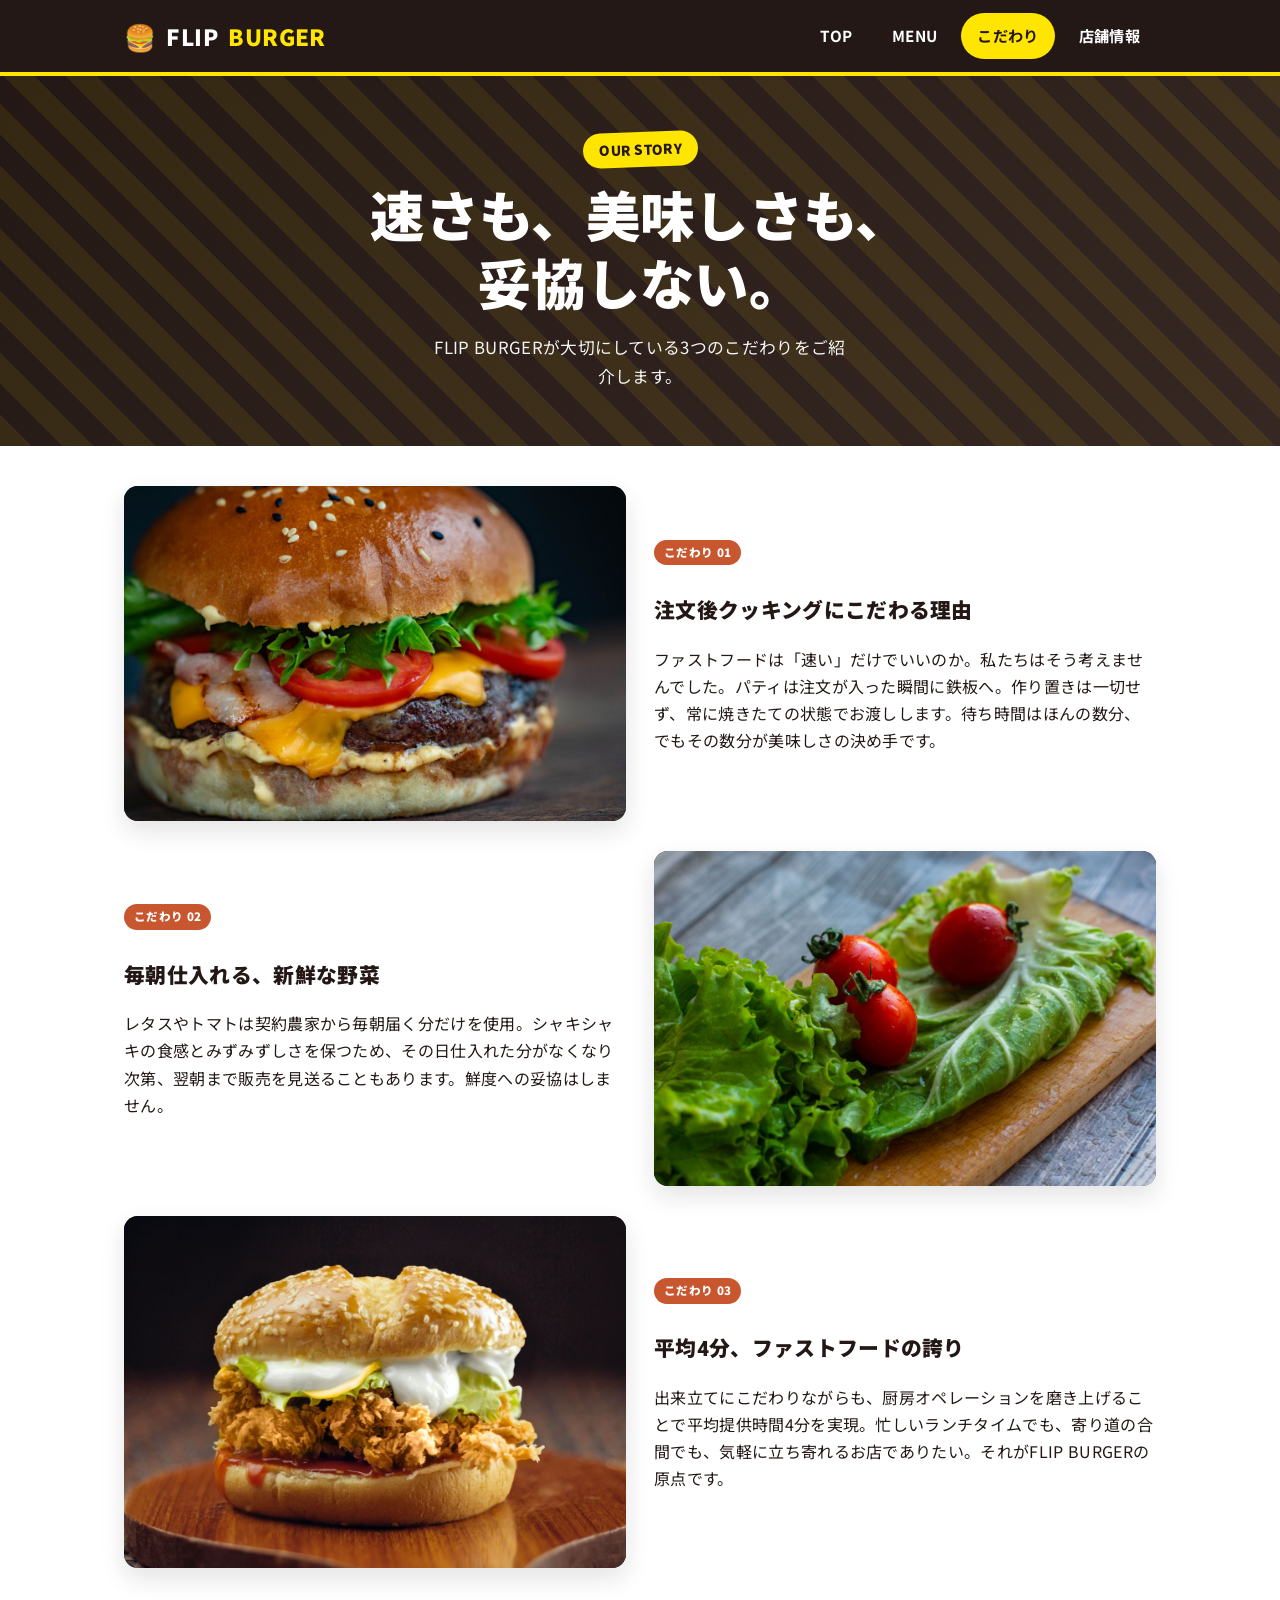
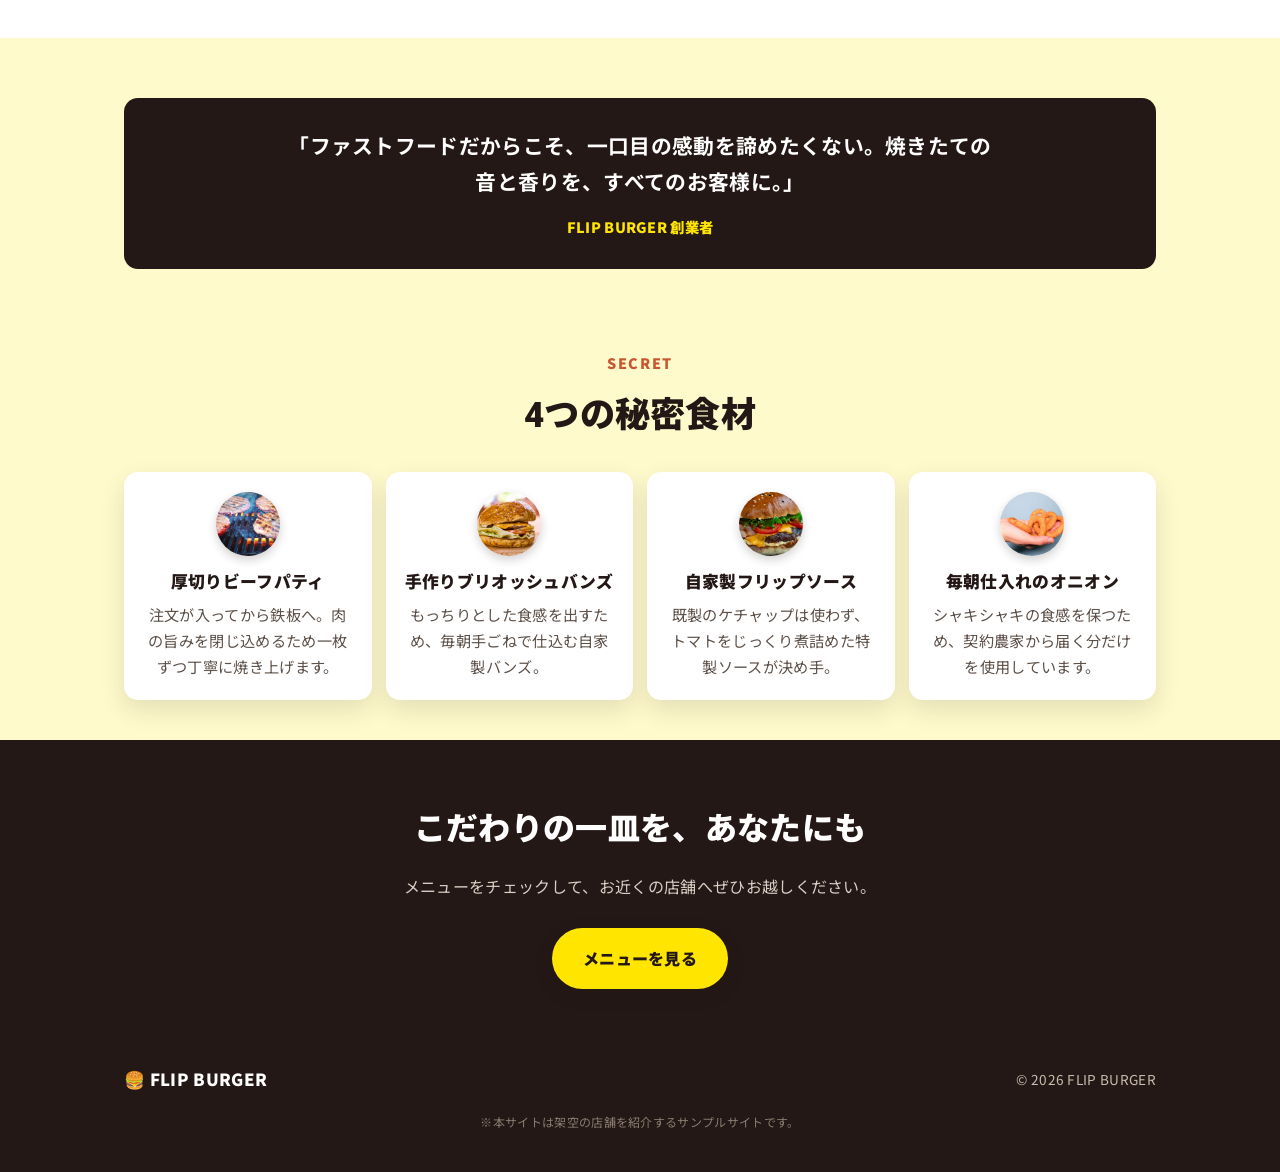
==== commit 1c95a048: "指摘対応: セット写真の新規採用・シェイク/ドリンクの写真差し替え・パティ写真統一 - セット: バーガー+ポテトが一緒に写った写真をTOPタイルとメニューに採用 - ピーチシェイク/シェイク/ドリン" ====
--- a/about.html
+++ b/about.html
@@ -7,7 +7,7 @@
 <link rel="preconnect" href="https://fonts.googleapis.com">
 <link rel="preconnect" href="https://fonts.gstatic.com" crossorigin>
 <link href="https://fonts.googleapis.com/css2?family=Noto+Sans+JP:wght@400;700;900&family=Roboto:wght@700;900&display=swap" rel="stylesheet">
-<link rel="stylesheet" href="css/style.css">
+<link rel="stylesheet" href="css/style.css?v=2">
 </head>
 <body>
 
@@ -83,7 +83,7 @@
     </div>
     <div class="grid-4">
       <div class="card">
-        <img class="photo" src="images/double-beef-burger.jpg" alt="厚切りビーフパティ">
+        <img class="photo" src="images/beef-patty.jpg" alt="厚切りビーフパティ">
         <h3>厚切りビーフパティ</h3>
         <p>注文が入ってから鉄板へ。肉の旨みを閉じ込めるため一枚ずつ丁寧に焼き上げます。</p>
       </div>
--- a/css/style.css
+++ b/css/style.css
@@ -696,6 +696,8 @@
 
 .category-tile {
   position: relative;
+  display: block;
+  width: 100%;
   border-radius: var(--radius);
   box-shadow: var(--shadow);
   aspect-ratio: 3 / 4;
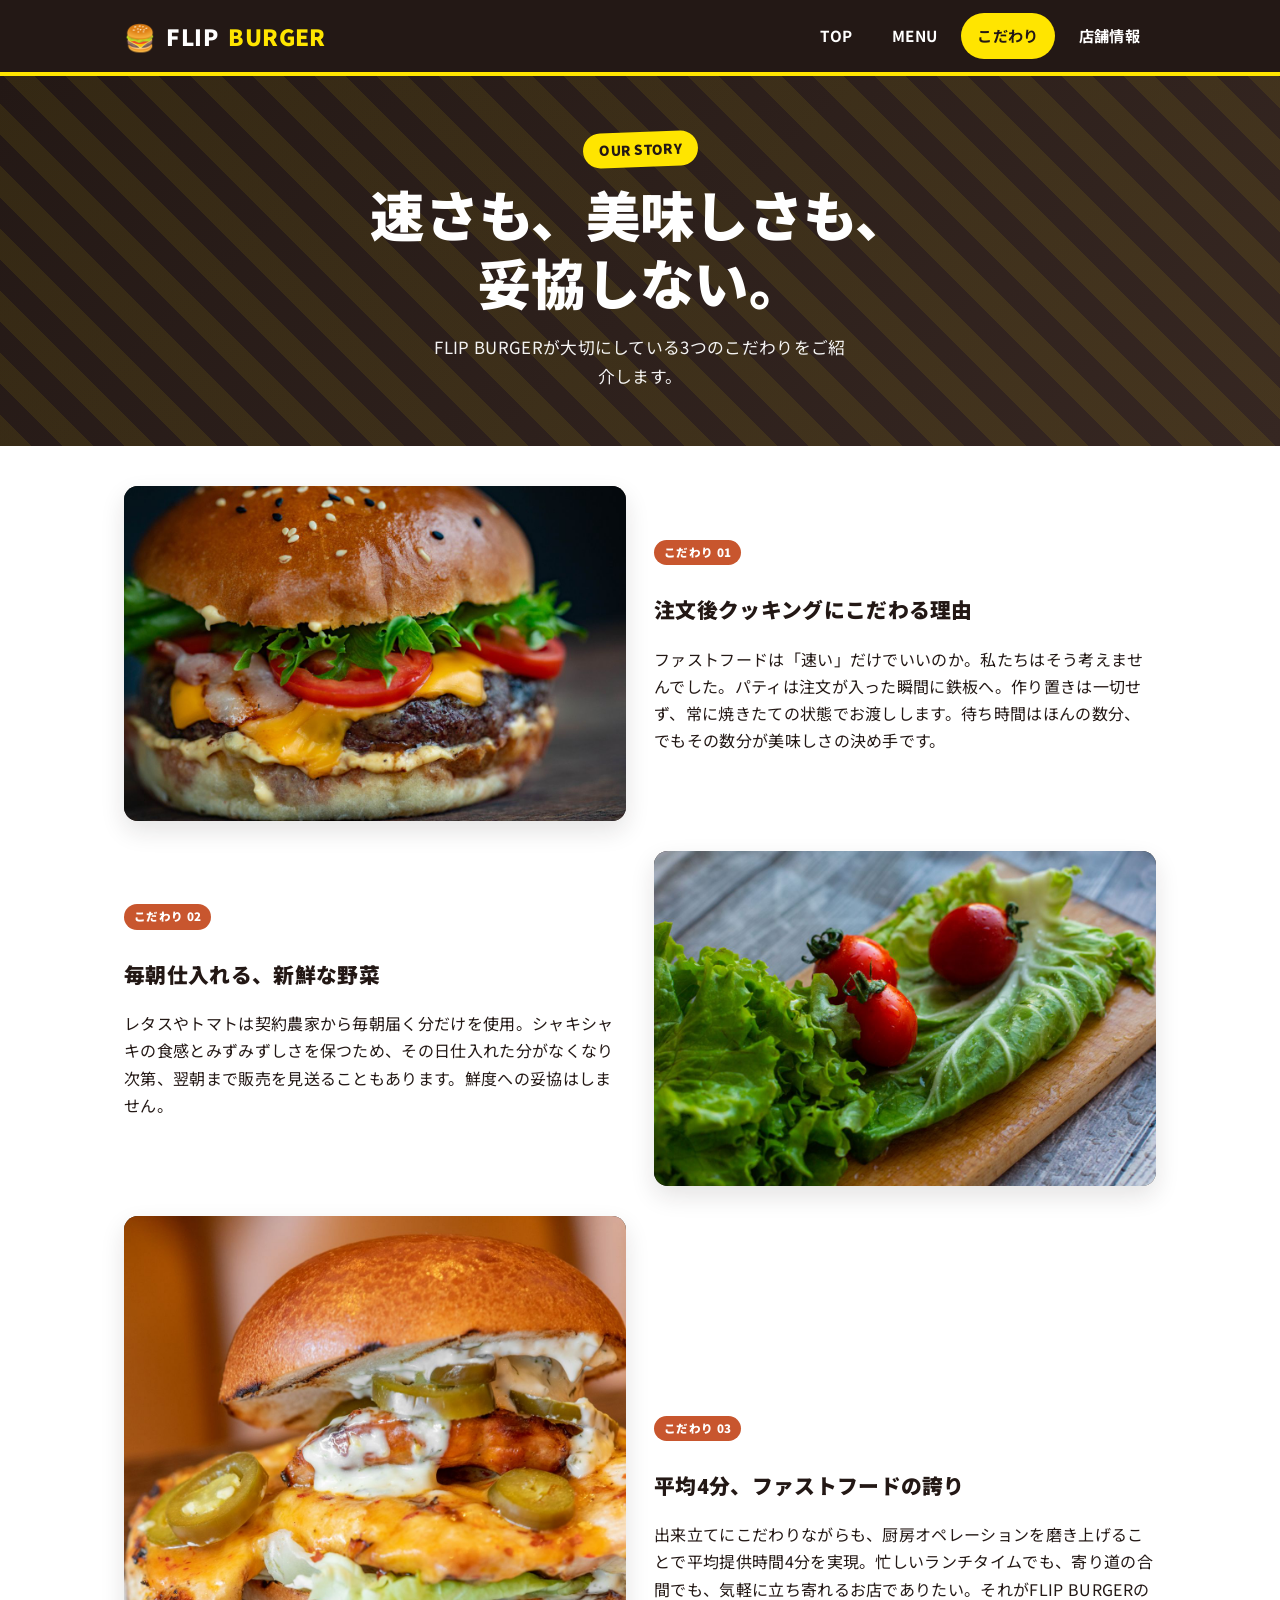
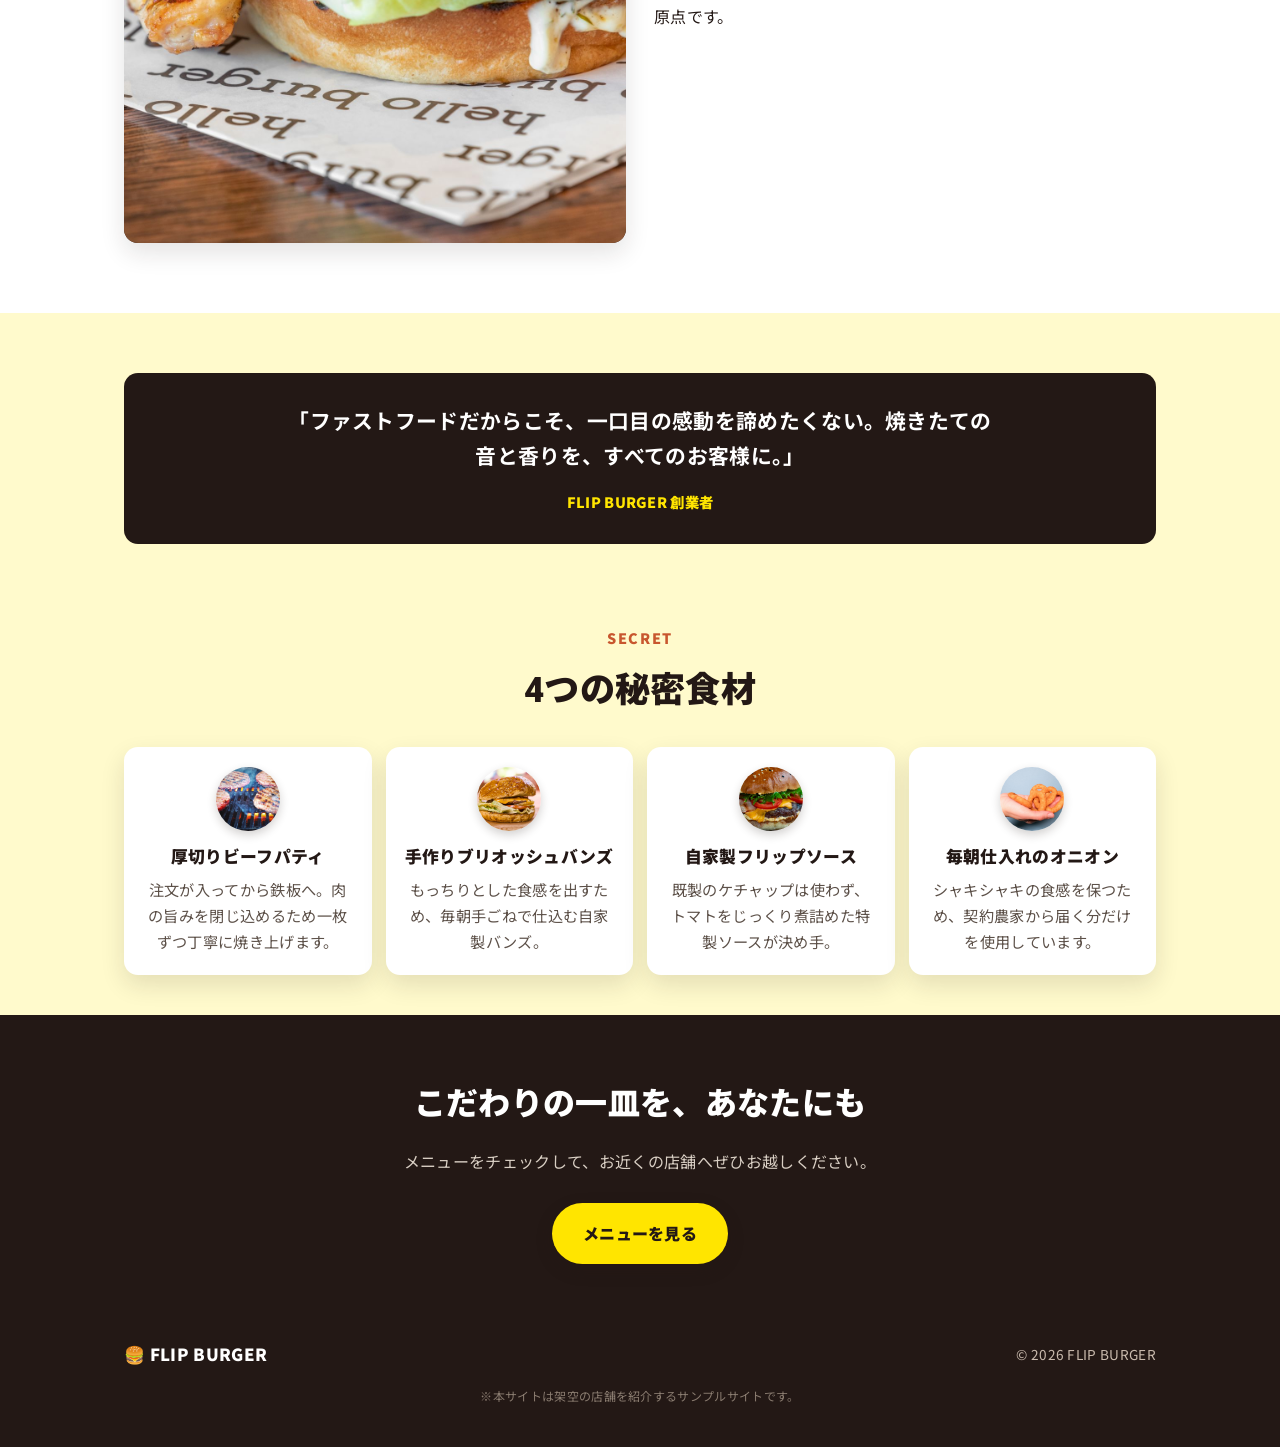
==== commit dad9b5cf: "スマホ表示を全面調整(PC表示はメディアクエリ外のため影響なし) - 820px以下: 余白/フォント/サムネイルサイズを縮小し文字詰まりを解消、   店舗情報テーブルの列幅調整、引用ブロックの行間拡" ====
--- a/about.html
+++ b/about.html
@@ -7,7 +7,7 @@
 <link rel="preconnect" href="https://fonts.googleapis.com">
 <link rel="preconnect" href="https://fonts.gstatic.com" crossorigin>
 <link href="https://fonts.googleapis.com/css2?family=Noto+Sans+JP:wght@400;700;900&family=Roboto:wght@700;900&display=swap" rel="stylesheet">
-<link rel="stylesheet" href="css/style.css?v=2">
+<link rel="stylesheet" href="css/style.css?v=3">
 </head>
 <body>
 
--- a/css/style.css
+++ b/css/style.css
@@ -863,4 +863,143 @@
     flex-direction: column;
     text-align: center;
   }
-}
+  .container {
+    padding: 0 16px;
+  }
+  section {
+    padding: 30px 0;
+  }
+  .hero {
+    padding: 28px 0 34px;
+  }
+  .hero p.lead {
+    margin-left: auto;
+    margin-right: auto;
+    font-size: 0.95rem;
+  }
+  .hero-photo {
+    min-height: 0;
+  }
+  .hero-photo img {
+    aspect-ratio: 16 / 10;
+  }
+  .section-title {
+    margin-bottom: 18px;
+  }
+  .menu-item {
+    padding: 12px;
+    gap: 12px;
+  }
+  .menu-item .thumb-img {
+    width: 64px;
+    height: 64px;
+  }
+  .menu-item .info h4 {
+    font-size: 0.95rem;
+  }
+  .menu-item .info p {
+    font-size: 0.82rem;
+    line-height: 1.6;
+  }
+  .info-table th {
+    width: 96px;
+    font-size: 0.8rem;
+  }
+  .info-table th,
+  .info-table td {
+    padding: 10px 12px;
+    font-size: 0.86rem;
+  }
+  .quote-block {
+    padding: 22px 18px;
+  }
+  .quote-block p.quote {
+    font-size: 1.05rem;
+    line-height: 1.8;
+  }
+  .category-grid {
+    gap: 8px;
+  }
+  .category-tile .en {
+    font-size: 0.56rem;
+  }
+  .category-tile .ja {
+    font-size: 0.7rem;
+  }
+  .story-block .visual {
+    margin-bottom: 12px;
+  }
+  .story-block h3 {
+    font-size: 1.15rem;
+  }
+  .card p {
+    font-size: 0.88rem;
+    line-height: 1.7;
+  }
+  .cta-band {
+    padding: 28px 0;
+  }
+}
+
+/* ---------- Small phones ---------- */
+
+@media (max-width: 600px) {
+  .site-header .container {
+    flex-direction: column;
+    height: auto;
+    padding-top: 10px;
+    padding-bottom: 10px;
+    gap: 6px;
+  }
+  .logo {
+    font-size: 1.15rem;
+  }
+  .nav-links {
+    width: 100%;
+    justify-content: center;
+    flex-wrap: wrap;
+  }
+  .nav-links a {
+    padding: 7px 12px;
+    font-size: 0.8rem;
+  }
+  .promo-bar {
+    font-size: 0.72rem;
+    padding: 7px 12px;
+    line-height: 1.6;
+  }
+  .hero h1 {
+    font-size: 1.7rem;
+    line-height: 1.4;
+  }
+  .hero-badge {
+    font-size: 0.72rem;
+  }
+  .btn {
+    padding: 11px 20px;
+    font-size: 0.88rem;
+  }
+  .section-title h2 {
+    font-size: 1.35rem;
+  }
+  .menu-category h2 {
+    font-size: 1.15rem;
+    line-height: 1.5;
+  }
+  .news-card h4 {
+    font-size: 0.78rem;
+  }
+  .news-card .thumb {
+    height: 88px;
+  }
+  .contents-tile h4 {
+    font-size: 0.85rem;
+  }
+  .contents-tile p {
+    font-size: 0.7rem;
+  }
+  .info-row .text {
+    font-size: 0.85rem;
+    line-height: 1.7;
+  }
+}
